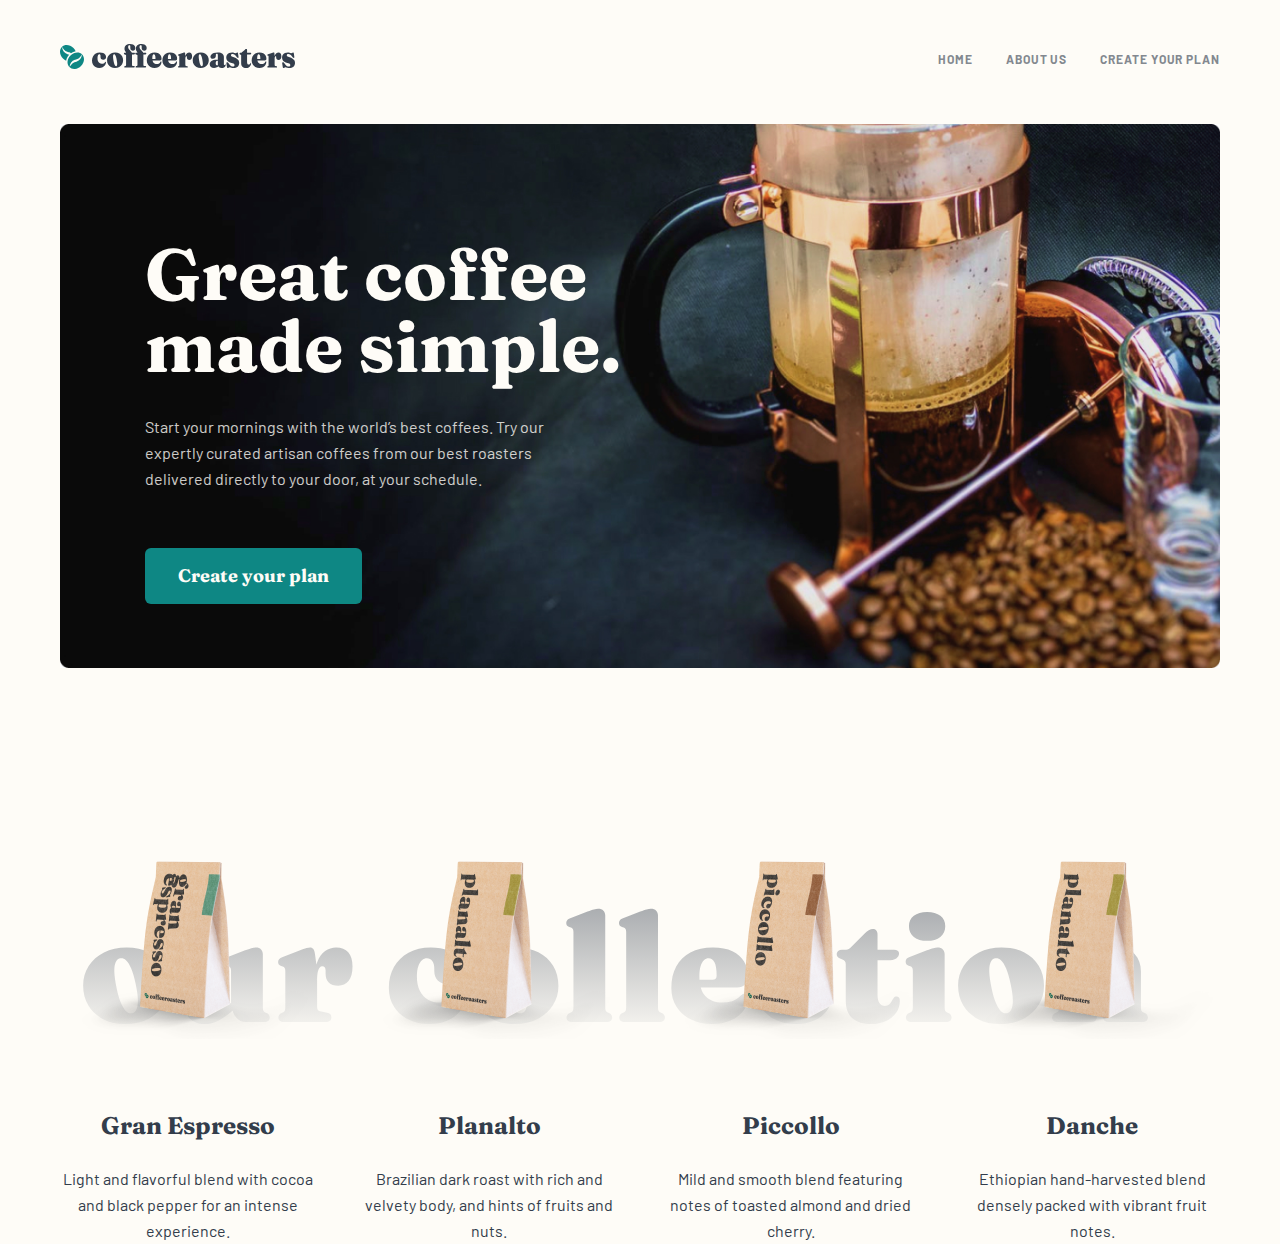
==== index.html @ 36fdb415 "Initial commit" ====
<!DOCTYPE html>
<html lang="en">
<head>
    <meta charset="UTF-8">
    <meta name="viewport" content="width=device-width, initial-scale=1.0">
    <link rel="stylesheet" href="./css/style.css">
    <title>Coffeeroasters</title>
</head>
<body>
    <header class="site-header">
        <div class="container">
            <div class="header">
                <a class="header__logo-link" href="/">
                    <img src="./images/site-logo.svg" alt="Site logo" width="235" height="25">
                </a>
                <nav class="header__navbar navbar">
                    <ul class="navbar__list">
                        <li class="navbar__item">
                            <a class="navbar__link" href="#">HOME</a>
                        </li>
                        <li class="navbar__item">
                            <a class="navbar__link" href="#">ABOUT US</a>
                        </li>
                        <li class="navbar__item">
                            <a class="navbar__link" href="#">CREATE YOUR PLAN</a>
                        </li>
                    </ul>
                </nav>
            </div>
        </div>
    </header>

    <main class="site-main">
        <section class="hero-section">
            <div class="container">
                <div class="hero__wrapper">
                    <div class="hero__content hero">
                        <h1 class="hero__title">Great coffee made simple.</h1>
                        <div class="hero__text-wrapper">
                            <p class="hero__text">Start your mornings with the world’s best coffees. Try our expertly curated artisan coffees from our best roasters delivered directly to your door, at your schedule.</p>
                        </div>
                        <a class="hero__link" href="#">Create your plan</a>
                    </div>
                </div>
            </div>
        </section>

        <section class="collection-section">
            <div class="container">
                <div class="collection__content">
                    <div class="collection__card-wrapper">
                        <div class="collection__card">
                            <img class="collection__img" src="./images/our-collection-img.png" alt="Food img" width="255" height="193">
                            <h3 class="collection__title">Gran Espresso</h3>
                            <p class="collection__text">Light and flavorful blend with cocoa and black pepper for an intense experience.</p>
                        </div>
                        
                        <div class="collection__card">
                            <img class="collection__img" src="./images/our-collection-img2.png" alt="Food img" width="256" height="193">
                            <h3 class="collection__title">Planalto</h3>
                            <p class="collection__text">Brazilian dark roast with rich and velvety body, and hints of fruits and nuts.</p>
                        </div>
                        
                        <div class="collection__card">
                            <img class="collection__img" src="./images/our-collection-img3.png" alt="Food img" width="256" height="193">
                            <h3 class="collection__title">Piccollo</h3>
                            <p class="collection__text">Mild and smooth blend featuring notes of toasted almond and dried cherry.</p>
                        </div>
    
                        <div class="collection__card">
                            <img class="collection__img" src="./images/our-collection-img2.png" alt="Food img" width="256" height="193">
                            <h3 class="collection__title">Danche</h3>
                            <p class="collection__text">Ethiopian hand-harvested blend densely packed with vibrant fruit notes.</p>
                        </div>
                    </div>
                </div>
            </div>
        </section>
    </main>
</body>
</html>
---- css/style.css ----
@font-face{font-family:"Barlow";src:url("../fonts/Barlow-Regular.woff2") format("woff2"),url("../fonts/Barlow-Regular.woff") format("woff");font-weight:normal;font-style:normal;font-display:swap}@font-face{font-family:"Barlow";src:url("../fonts/Barlow-Bold.woff2") format("woff2"),url("../fonts/Barlow-Bold.woff") format("woff");font-weight:bold;font-style:normal;font-display:swap}@font-face{font-family:"Fraunces";src:url("../fonts/Fraunces9pt-Bold.woff2") format("woff2"),url("../fonts/Fraunces9pt-Bold.woff") format("woff");font-weight:bold;font-style:normal;font-display:swap}*{margin:0;padding:0;list-style:none;text-decoration:none;box-sizing:border-box}body{background:#fefcf7;font-family:"Fraunces",serif;font-family:"Barlow",sans-serif}/*! normalize.css v8.0.1 | MIT License | github.com/necolas/normalize.css */html{line-height:1.15;-webkit-text-size-adjust:100%}body{margin:0}main{display:block}h1{font-size:2em;margin:.67em 0}hr{box-sizing:content-box;height:0;overflow:visible}pre{font-family:monospace,monospace;font-size:1em}a{background-color:rgba(0,0,0,0)}abbr[title]{border-bottom:none;text-decoration:underline;-webkit-text-decoration:underline dotted;text-decoration:underline dotted}b,strong{font-weight:bolder}code,kbd,samp{font-family:monospace,monospace;font-size:1em}small{font-size:80%}sub,sup{font-size:75%;line-height:0;position:relative;vertical-align:baseline}sub{bottom:-0.25em}sup{top:-0.5em}img{border-style:none}button,input,optgroup,select,textarea{font-family:inherit;font-size:100%;line-height:1.15;margin:0}button,input{overflow:visible}button,select{text-transform:none}button,[type=button],[type=reset],[type=submit]{-webkit-appearance:button}button::-moz-focus-inner,[type=button]::-moz-focus-inner,[type=reset]::-moz-focus-inner,[type=submit]::-moz-focus-inner{border-style:none;padding:0}button:-moz-focusring,[type=button]:-moz-focusring,[type=reset]:-moz-focusring,[type=submit]:-moz-focusring{outline:1px dotted ButtonText}fieldset{padding:.35em .75em .625em}legend{box-sizing:border-box;color:inherit;display:table;max-width:100%;padding:0;white-space:normal}progress{vertical-align:baseline}textarea{overflow:auto}[type=checkbox],[type=radio]{box-sizing:border-box;padding:0}[type=number]::-webkit-inner-spin-button,[type=number]::-webkit-outer-spin-button{height:auto}[type=search]{-webkit-appearance:textfield;outline-offset:-2px}[type=search]::-webkit-search-decoration{-webkit-appearance:none}::-webkit-file-upload-button{-webkit-appearance:button;font:inherit}details{display:block}summary{display:list-item}template{display:none}[hidden]{display:none}.visually-hidden{position:absolute;width:1px;height:1px;margin:-1px;border:0;padding:0;white-space:nowrap;-webkit-clip-path:inset(100%);clip-path:inset(100%);clip:rect(0 0 0 0);overflow:hidden}.container{width:1200px;margin:0 auto;padding:0 20px}body{background:#fefcf7}.site-header{padding:44px 0 0 0}.header{display:flex;align-items:center;justify-content:space-between}.header__logo-link{display:inline-block}.navbar__list{display:flex;align-items:center}.navbar__item+.navbar__item{margin-left:33px}.navbar__link{color:#83888f;font-size:12px;font-style:normal;font-weight:700;line-height:15px;letter-spacing:.923px;transition:color .5s linear}.navbar__link:hover{color:#000}.hero__wrapper{padding:117px 0 116px 85px;background-image:url("../../images/hero-bg.jpg");background-repeat:no-repeat;background-position:center;background-size:100%}.hero__content{width:493px}.hero__text-wrapper{width:417px}.hero__title{color:#fefcf7;font-family:Fraunces,serif;font-size:72px;font-style:normal;font-weight:900;line-height:72px;margin-bottom:32px}.hero__text{color:#fefcf7;font-size:16px;font-style:normal;font-weight:400;line-height:26px;opacity:.8;margin-bottom:56px}.hero__link{width:217px;padding:15px 2px 16px;border-radius:6px;background:#0e8784;display:inline-block;color:#fefcf7;text-align:center;font-family:Fraunces,serif;font-size:18px;font-style:normal;font-weight:900;line-height:25px;transition:all .5s}.hero__link:hover{border-radius:6px;background:#66d2cf}.collection-section{padding:126px 0 0}.collection__content{position:relative}.collection__content::before{content:"";width:100%;height:196px;background-image:url("../../images/our-collection-bg.svg");background-repeat:no-repeat;position:absolute;top:0;z-index:1}.collection__card-wrapper{display:flex;align-items:center;justify-content:space-between;position:relative;z-index:2}.collection__card{width:255px;display:flex;flex-direction:column;align-items:center}.collection__img{margin-bottom:71px}.collection__title{margin-bottom:24px;color:#333d4b;text-align:center;font-family:Fraunces,serif;font-size:24px;font-style:normal;font-weight:900;line-height:32px}.collection__text{color:#333d4b;text-align:center;font-size:16px;font-style:normal;font-weight:400;line-height:26px}/*# sourceMappingURL=style.css.map */
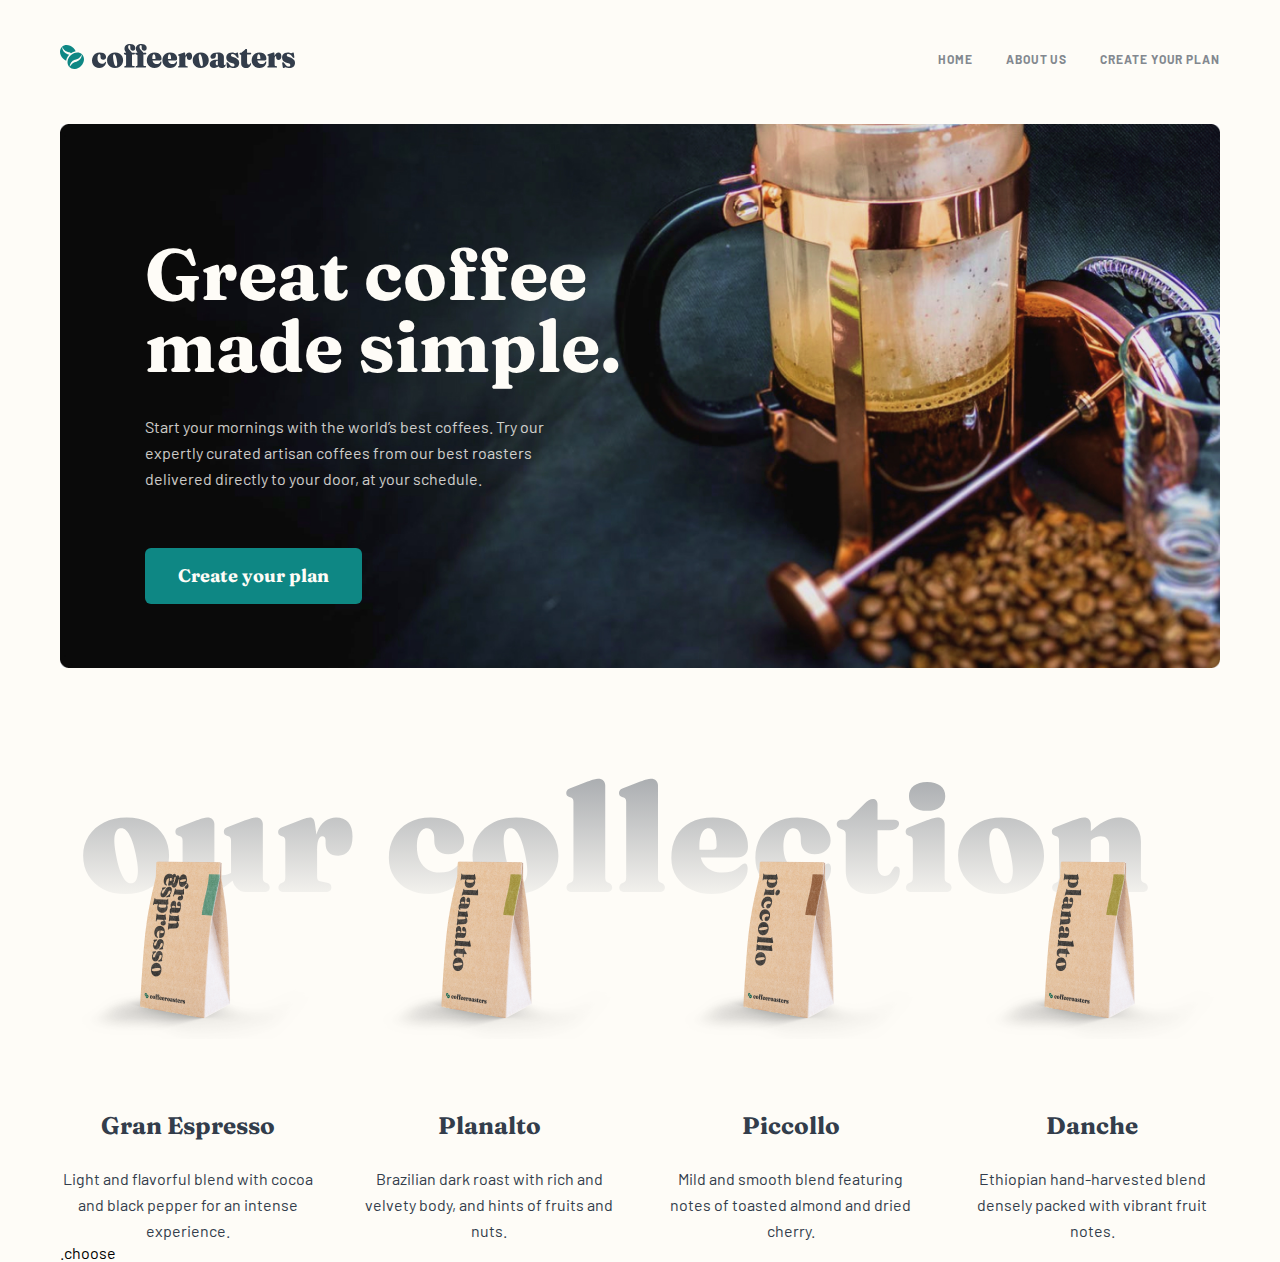
==== commit c71b7cc4: "Edited our-section" ====
--- a/index.html
+++ b/index.html
@@ -50,25 +50,25 @@
                 <div class="collection__content">
                     <div class="collection__card-wrapper">
                         <div class="collection__card">
-                            <img class="collection__img" src="./images/our-collection-img.png" alt="Food img" width="255" height="193">
+                            <img class="collection__img" src="./images/our-collection-img1.png" srcset="./images/our-collection-img1.png 1x, ./images/our-collection-img1-@2x.png 2x" alt="Food img" width="255" height="193">
                             <h3 class="collection__title">Gran Espresso</h3>
                             <p class="collection__text">Light and flavorful blend with cocoa and black pepper for an intense experience.</p>
                         </div>
                         
                         <div class="collection__card">
-                            <img class="collection__img" src="./images/our-collection-img2.png" alt="Food img" width="256" height="193">
+                            <img class="collection__img" src="./images/our-collection-img2.png" srcset="./images/our-collection-img2.png 1x, ./images/our-collection-img2-@2x.png 2x" alt="Food img" width="256" height="193">
                             <h3 class="collection__title">Planalto</h3>
                             <p class="collection__text">Brazilian dark roast with rich and velvety body, and hints of fruits and nuts.</p>
                         </div>
                         
                         <div class="collection__card">
-                            <img class="collection__img" src="./images/our-collection-img3.png" alt="Food img" width="256" height="193">
+                            <img class="collection__img" src="./images/our-collection-img3.png" srcset="./images/our-collection-img3.png 1x, ./images/our-collection-img3-@2x.png 2x" alt="Food img" width="256" height="193">
                             <h3 class="collection__title">Piccollo</h3>
                             <p class="collection__text">Mild and smooth blend featuring notes of toasted almond and dried cherry.</p>
                         </div>
     
                         <div class="collection__card">
-                            <img class="collection__img" src="./images/our-collection-img2.png" alt="Food img" width="256" height="193">
+                            <img class="collection__img" src="./images/our-collection-img2.png" srcset="./images/our-collection-img2.png 1x, ./images/our-collection-img2-@2x.png 2x" alt="Food img" width="256" height="193">
                             <h3 class="collection__title">Danche</h3>
                             <p class="collection__text">Ethiopian hand-harvested blend densely packed with vibrant fruit notes.</p>
                         </div>
@@ -76,6 +76,12 @@
                 </div>
             </div>
         </section>
+
+        <section class="choose-section">
+            <div class="container">
+                .choose
+            </div>
+        </section>
     </main>
 </body>
 </html>--- a/css/style.css
+++ b/css/style.css
@@ -1 +1 @@
-@font-face{font-family:"Barlow";src:url("../fonts/Barlow-Regular.woff2") format("woff2"),url("../fonts/Barlow-Regular.woff") format("woff");font-weight:normal;font-style:normal;font-display:swap}@font-face{font-family:"Barlow";src:url("../fonts/Barlow-Bold.woff2") format("woff2"),url("../fonts/Barlow-Bold.woff") format("woff");font-weight:bold;font-style:normal;font-display:swap}@font-face{font-family:"Fraunces";src:url("../fonts/Fraunces9pt-Bold.woff2") format("woff2"),url("../fonts/Fraunces9pt-Bold.woff") format("woff");font-weight:bold;font-style:normal;font-display:swap}*{margin:0;padding:0;list-style:none;text-decoration:none;box-sizing:border-box}body{background:#fefcf7;font-family:"Fraunces",serif;font-family:"Barlow",sans-serif}/*! normalize.css v8.0.1 | MIT License | github.com/necolas/normalize.css */html{line-height:1.15;-webkit-text-size-adjust:100%}body{margin:0}main{display:block}h1{font-size:2em;margin:.67em 0}hr{box-sizing:content-box;height:0;overflow:visible}pre{font-family:monospace,monospace;font-size:1em}a{background-color:rgba(0,0,0,0)}abbr[title]{border-bottom:none;text-decoration:underline;-webkit-text-decoration:underline dotted;text-decoration:underline dotted}b,strong{font-weight:bolder}code,kbd,samp{font-family:monospace,monospace;font-size:1em}small{font-size:80%}sub,sup{font-size:75%;line-height:0;position:relative;vertical-align:baseline}sub{bottom:-0.25em}sup{top:-0.5em}img{border-style:none}button,input,optgroup,select,textarea{font-family:inherit;font-size:100%;line-height:1.15;margin:0}button,input{overflow:visible}button,select{text-transform:none}button,[type=button],[type=reset],[type=submit]{-webkit-appearance:button}button::-moz-focus-inner,[type=button]::-moz-focus-inner,[type=reset]::-moz-focus-inner,[type=submit]::-moz-focus-inner{border-style:none;padding:0}button:-moz-focusring,[type=button]:-moz-focusring,[type=reset]:-moz-focusring,[type=submit]:-moz-focusring{outline:1px dotted ButtonText}fieldset{padding:.35em .75em .625em}legend{box-sizing:border-box;color:inherit;display:table;max-width:100%;padding:0;white-space:normal}progress{vertical-align:baseline}textarea{overflow:auto}[type=checkbox],[type=radio]{box-sizing:border-box;padding:0}[type=number]::-webkit-inner-spin-button,[type=number]::-webkit-outer-spin-button{height:auto}[type=search]{-webkit-appearance:textfield;outline-offset:-2px}[type=search]::-webkit-search-decoration{-webkit-appearance:none}::-webkit-file-upload-button{-webkit-appearance:button;font:inherit}details{display:block}summary{display:list-item}template{display:none}[hidden]{display:none}.visually-hidden{position:absolute;width:1px;height:1px;margin:-1px;border:0;padding:0;white-space:nowrap;-webkit-clip-path:inset(100%);clip-path:inset(100%);clip:rect(0 0 0 0);overflow:hidden}.container{width:1200px;margin:0 auto;padding:0 20px}body{background:#fefcf7}.site-header{padding:44px 0 0 0}.header{display:flex;align-items:center;justify-content:space-between}.header__logo-link{display:inline-block}.navbar__list{display:flex;align-items:center}.navbar__item+.navbar__item{margin-left:33px}.navbar__link{color:#83888f;font-size:12px;font-style:normal;font-weight:700;line-height:15px;letter-spacing:.923px;transition:color .5s linear}.navbar__link:hover{color:#000}.hero__wrapper{padding:117px 0 116px 85px;background-image:url("../../images/hero-bg.jpg");background-repeat:no-repeat;background-position:center;background-size:100%}.hero__content{width:493px}.hero__text-wrapper{width:417px}.hero__title{color:#fefcf7;font-family:Fraunces,serif;font-size:72px;font-style:normal;font-weight:900;line-height:72px;margin-bottom:32px}.hero__text{color:#fefcf7;font-size:16px;font-style:normal;font-weight:400;line-height:26px;opacity:.8;margin-bottom:56px}.hero__link{width:217px;padding:15px 2px 16px;border-radius:6px;background:#0e8784;display:inline-block;color:#fefcf7;text-align:center;font-family:Fraunces,serif;font-size:18px;font-style:normal;font-weight:900;line-height:25px;transition:all .5s}.hero__link:hover{border-radius:6px;background:#66d2cf}.collection-section{padding:126px 0 0}.collection__content{position:relative}.collection__content::before{content:"";width:100%;height:196px;background-image:url("../../images/our-collection-bg.svg");background-repeat:no-repeat;position:absolute;top:0;z-index:1}.collection__card-wrapper{display:flex;align-items:center;justify-content:space-between;position:relative;z-index:2}.collection__card{width:255px;display:flex;flex-direction:column;align-items:center}.collection__img{margin-bottom:71px}.collection__title{margin-bottom:24px;color:#333d4b;text-align:center;font-family:Fraunces,serif;font-size:24px;font-style:normal;font-weight:900;line-height:32px}.collection__text{color:#333d4b;text-align:center;font-size:16px;font-style:normal;font-weight:400;line-height:26px}/*# sourceMappingURL=style.css.map */+@font-face{font-family:"Barlow";src:url("../fonts/Barlow-Regular.woff2") format("woff2"),url("../fonts/Barlow-Regular.woff") format("woff");font-weight:normal;font-style:normal;font-display:swap}@font-face{font-family:"Barlow";src:url("../fonts/Barlow-Bold.woff2") format("woff2"),url("../fonts/Barlow-Bold.woff") format("woff");font-weight:bold;font-style:normal;font-display:swap}@font-face{font-family:"Fraunces";src:url("../fonts/Fraunces9pt-Bold.woff2") format("woff2"),url("../fonts/Fraunces9pt-Bold.woff") format("woff");font-weight:bold;font-style:normal;font-display:swap}*{margin:0;padding:0;list-style:none;text-decoration:none;box-sizing:border-box}body{background:#fefcf7;font-family:"Fraunces",serif;font-family:"Barlow",sans-serif}/*! normalize.css v8.0.1 | MIT License | github.com/necolas/normalize.css */html{line-height:1.15;-webkit-text-size-adjust:100%}body{margin:0}main{display:block}h1{font-size:2em;margin:.67em 0}hr{box-sizing:content-box;height:0;overflow:visible}pre{font-family:monospace,monospace;font-size:1em}a{background-color:rgba(0,0,0,0)}abbr[title]{border-bottom:none;text-decoration:underline;-webkit-text-decoration:underline dotted;text-decoration:underline dotted}b,strong{font-weight:bolder}code,kbd,samp{font-family:monospace,monospace;font-size:1em}small{font-size:80%}sub,sup{font-size:75%;line-height:0;position:relative;vertical-align:baseline}sub{bottom:-0.25em}sup{top:-0.5em}img{border-style:none}button,input,optgroup,select,textarea{font-family:inherit;font-size:100%;line-height:1.15;margin:0}button,input{overflow:visible}button,select{text-transform:none}button,[type=button],[type=reset],[type=submit]{-webkit-appearance:button}button::-moz-focus-inner,[type=button]::-moz-focus-inner,[type=reset]::-moz-focus-inner,[type=submit]::-moz-focus-inner{border-style:none;padding:0}button:-moz-focusring,[type=button]:-moz-focusring,[type=reset]:-moz-focusring,[type=submit]:-moz-focusring{outline:1px dotted ButtonText}fieldset{padding:.35em .75em .625em}legend{box-sizing:border-box;color:inherit;display:table;max-width:100%;padding:0;white-space:normal}progress{vertical-align:baseline}textarea{overflow:auto}[type=checkbox],[type=radio]{box-sizing:border-box;padding:0}[type=number]::-webkit-inner-spin-button,[type=number]::-webkit-outer-spin-button{height:auto}[type=search]{-webkit-appearance:textfield;outline-offset:-2px}[type=search]::-webkit-search-decoration{-webkit-appearance:none}::-webkit-file-upload-button{-webkit-appearance:button;font:inherit}details{display:block}summary{display:list-item}template{display:none}[hidden]{display:none}.visually-hidden{position:absolute;width:1px;height:1px;margin:-1px;border:0;padding:0;white-space:nowrap;-webkit-clip-path:inset(100%);clip-path:inset(100%);clip:rect(0 0 0 0);overflow:hidden}.container{width:1200px;margin:0 auto;padding:0 20px}body{background:#fefcf7}.site-header{padding:44px 0 0 0}.header{display:flex;align-items:center;justify-content:space-between}.header__logo-link{display:inline-block}.navbar__list{display:flex;align-items:center}.navbar__item+.navbar__item{margin-left:33px}.navbar__link{color:#83888f;font-size:12px;font-style:normal;font-weight:700;line-height:15px;letter-spacing:.923px;transition:color .5s linear}.navbar__link:hover{color:#000}.hero__wrapper{padding:117px 0 116px 85px;background-image:url("../../images/hero-bg.jpg");background-repeat:no-repeat;background-position:center;background-size:100%}.hero__content{width:493px}.hero__text-wrapper{width:417px}.hero__title{color:#fefcf7;font-family:Fraunces,serif;font-size:72px;font-style:normal;font-weight:900;line-height:72px;margin-bottom:32px}.hero__text{color:#fefcf7;font-size:16px;font-style:normal;font-weight:400;line-height:26px;opacity:.8;margin-bottom:56px}.hero__link{width:217px;padding:15px 2px 16px;border-radius:6px;background:#0e8784;display:inline-block;color:#fefcf7;text-align:center;font-family:Fraunces,serif;font-size:18px;font-style:normal;font-weight:900;line-height:25px;transition:all .5s}.hero__link:hover{border-radius:6px;background:#66d2cf}.collection-section{padding:126px 0 0}.collection__content{position:relative}.collection__content::before{content:"";width:100%;height:196px;background-image:url("../../images/our-collection-bg.svg");background-repeat:no-repeat;position:absolute;top:-130px;z-index:1}.collection__card-wrapper{display:flex;align-items:center;justify-content:space-between;position:relative;z-index:2}.collection__card{width:255px;display:flex;flex-direction:column;align-items:center}.collection__img{margin-bottom:71px}.collection__title{margin-bottom:24px;color:#333d4b;text-align:center;font-family:Fraunces,serif;font-size:24px;font-style:normal;font-weight:900;line-height:32px}.collection__text{color:#333d4b;text-align:center;font-size:16px;font-style:normal;font-weight:400;line-height:26px}/*# sourceMappingURL=style.css.map */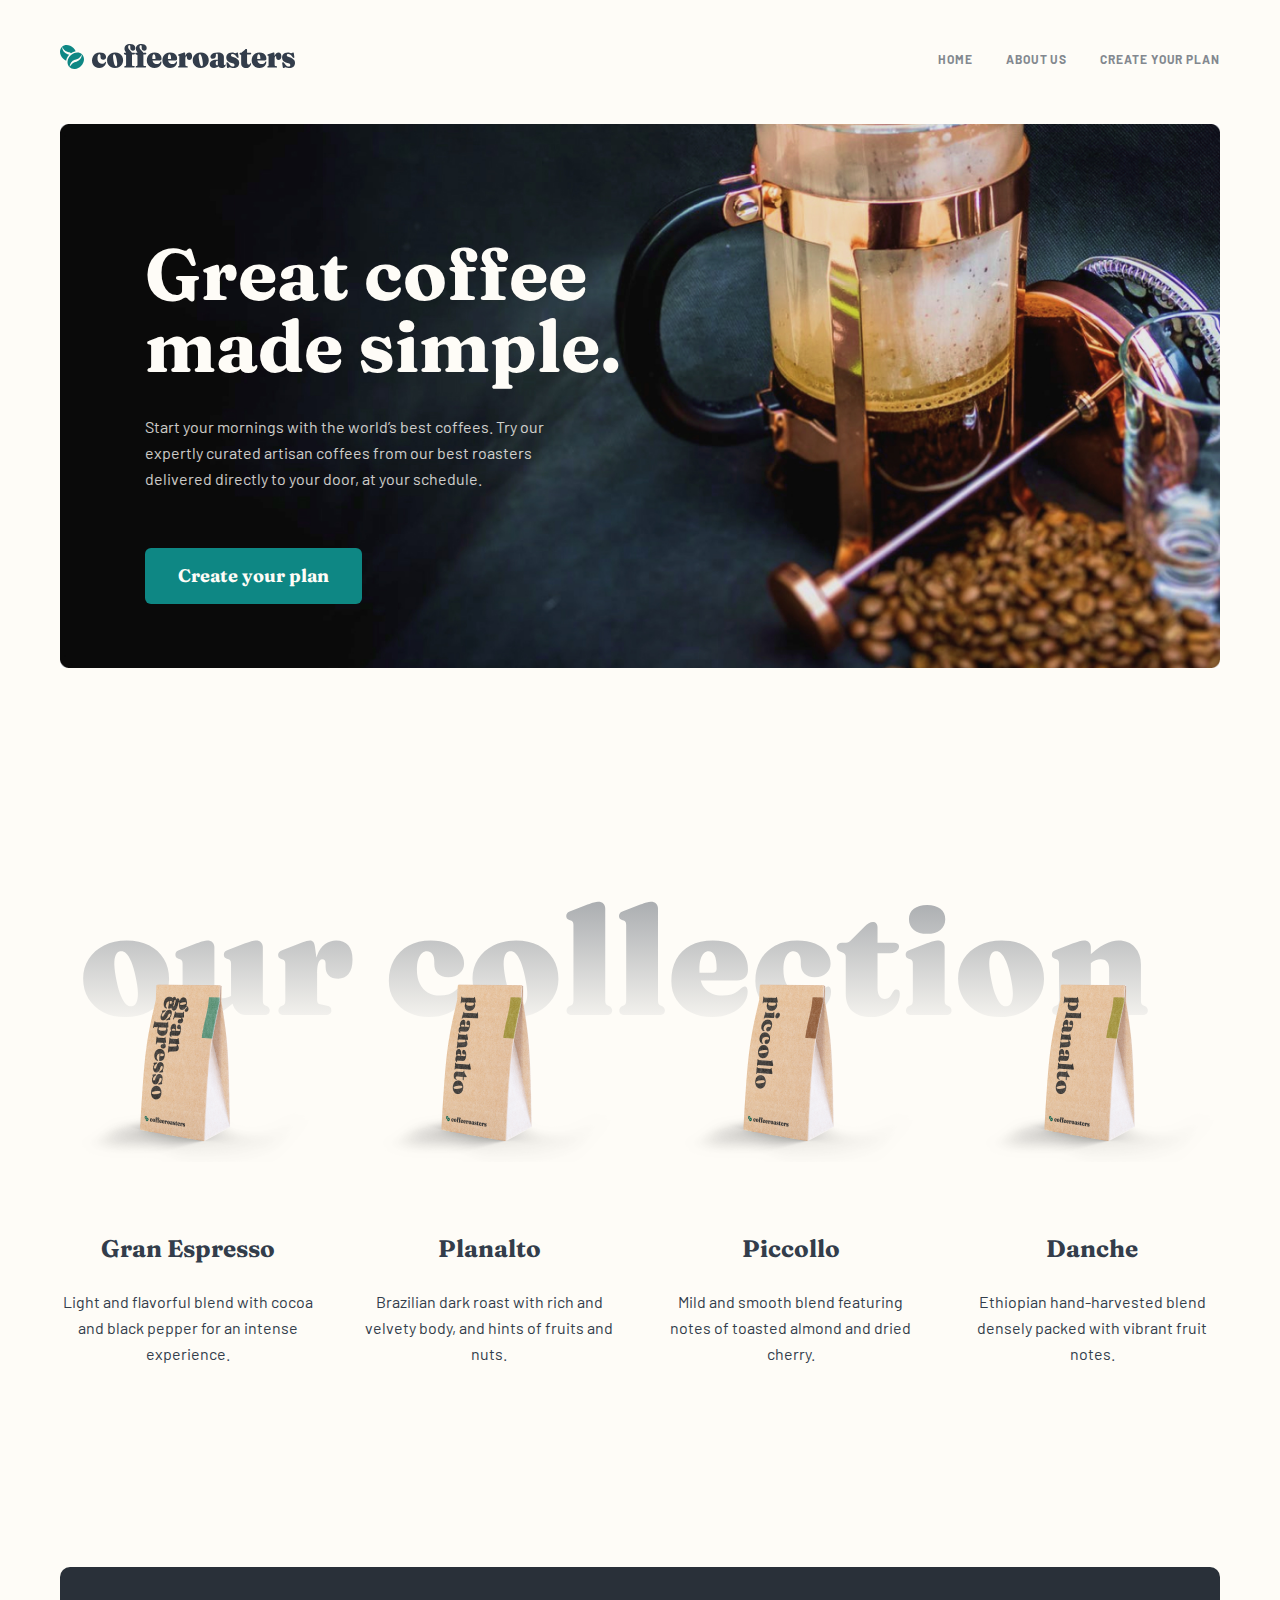
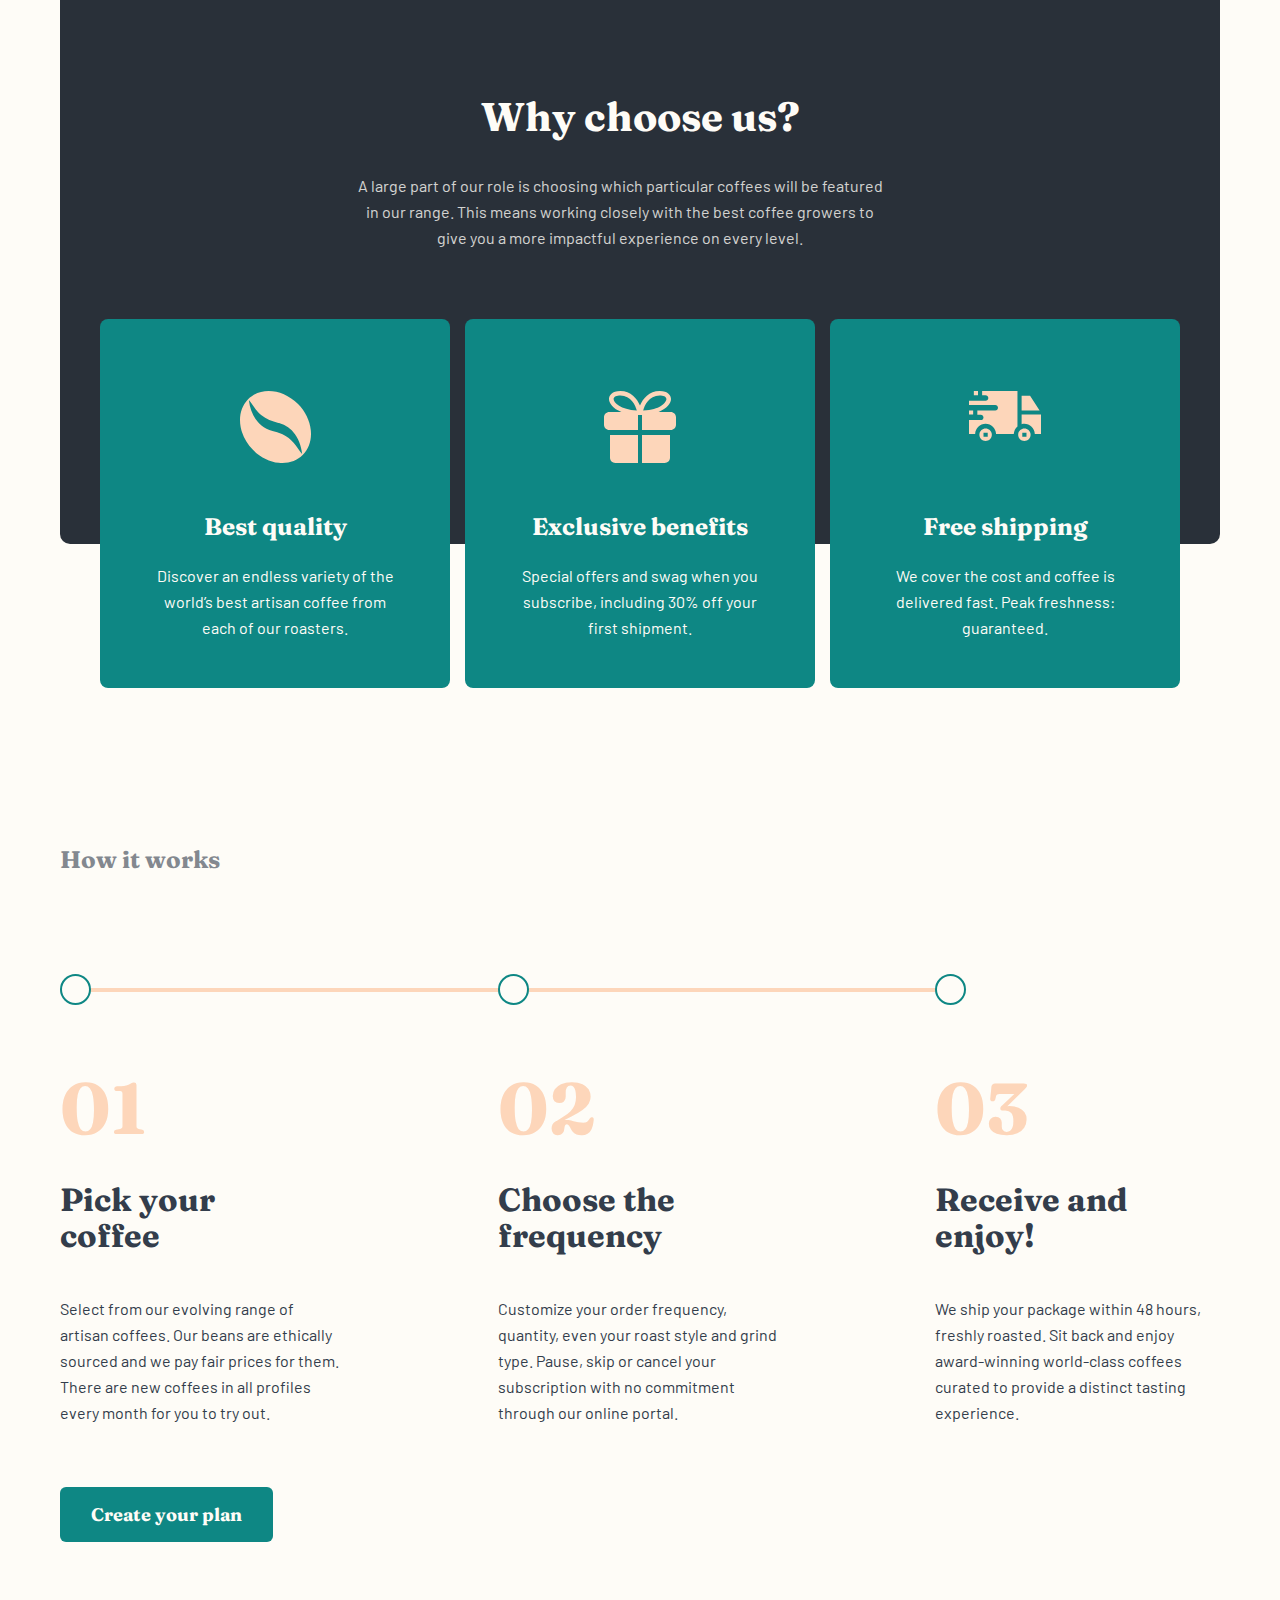
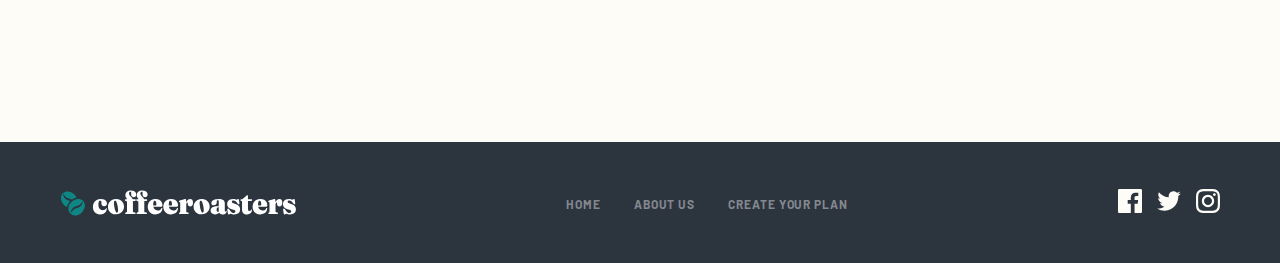
==== commit 0fd382e3: "Site updated" ====
--- a/index.html
+++ b/index.html
@@ -29,7 +29,7 @@
             </div>
         </div>
     </header>
-
+    
     <main class="site-main">
         <section class="hero-section">
             <div class="container">
@@ -44,7 +44,7 @@
                 </div>
             </div>
         </section>
-
+        
         <section class="collection-section">
             <div class="container">
                 <div class="collection__content">
@@ -66,7 +66,7 @@
                             <h3 class="collection__title">Piccollo</h3>
                             <p class="collection__text">Mild and smooth blend featuring notes of toasted almond and dried cherry.</p>
                         </div>
-    
+                        
                         <div class="collection__card">
                             <img class="collection__img" src="./images/our-collection-img2.png" srcset="./images/our-collection-img2.png 1x, ./images/our-collection-img2-@2x.png 2x" alt="Food img" width="256" height="193">
                             <h3 class="collection__title">Danche</h3>
@@ -76,12 +76,108 @@
                 </div>
             </div>
         </section>
-
+        
         <section class="choose-section">
             <div class="container">
-                .choose
+                <div class="choose-content">
+                    <div class="choose-top">
+                        <h1 class="choose-title">Why choose us?</h1>
+                        <div class="choose-text-wrapper">
+                            <p class="choose-text">A large part of our role is choosing which particular coffees will be featured in our range. This means working closely with the best coffee growers to give you a more impactful experience on every level.</p>
+                        </div>
+                    </div>
+                    
+                    <div class="choose-bottom">
+                        <div class="choose-card-wrapper">
+                            <div class="choose__card">
+                                <h3 class="choose__card-title">Best quality</h3>
+                                <p class="choose__card-text">Discover an endless variety of the world’s best artisan coffee from each of our roasters.</p>
+                            </div>
+                            
+                            <div class="choose__card">
+                                <h3 class="choose__card-title">Exclusive benefits</h3>
+                                <p class="choose__card-text">Special offers and swag when you subscribe, including 30% off your first shipment.</p>
+                            </div>
+                            
+                            <div class="choose__card">
+                                <h3 class="choose__card-title">Free shipping</h3>
+                                <p class="choose__card-text">We cover the cost and coffee is delivered fast. Peak freshness: guaranteed.</p>
+                            </div>
+                        </div>
+                    </div>
+                </div>
+            </div>
+        </section>
+        
+        <section class="work-section">
+            <div class="container">
+                <h3 class="work-title">How it works</h3>
+                <div class="line-wrapper">
+                    <span class="work__line"></span>
+                </div>
+                <div class="work-card-wrapper">
+                    <div class="work__card">
+                        <span class="work-circle"></span>
+                        <span class="work__card-number">01</span>
+                        <div class="strong-wrapper">
+                            <strong class="work__card-title">Pick your coffee</strong>
+                        </div>
+                        <p class="work__card-text">Select from our evolving range of artisan coffees. Our beans are ethically sourced and we pay fair prices for them. There are new coffees in all profiles every month for you to try out.</p>
+                    </div>
+
+                    <div class="work__card">
+                        <span class="work-circle"></span>
+                        <span class="work__card-number">02</span>
+                        <div class="strong-wrapper">
+                            <strong class="work__card-title">Choose the frequency</strong>
+                        </div>
+                        <p class="work__card-text">Customize your order frequency, quantity, even your roast style and grind type. Pause, skip or cancel your subscription with no commitment through our online portal.</p>
+                    </div>
+
+                    <div class="work__card">
+                        <span class="work-circle"></span>
+                        <span class="work__card-number">03</span>
+                        <div class="strong-wrapper">
+                            <strong class="work__card-title">Receive and enjoy!</strong>
+                        </div>
+                        <p class="work__card-text">We ship your package within 48 hours, freshly roasted. Sit back and enjoy award-winning world-class coffees curated to provide a distinct tasting experience.</p>
+                    </div>
+                </div>
+                <a class="work__link" href="#">Create your plan</a>
             </div>
         </section>
     </main>
+
+    <footer class="site-footer">
+        <div class="container">
+            <div class="footer__content">
+                <img class="footer__logo" src="./images/footer-logo.svg" alt="Cooffee logo" width="236" height="26">
+                <div class="footer-links">
+                    <ul class="footer__list">
+                        <li class="footer__item">
+                            <a class="footer__link" href="#">HOME</a>
+                        </li>
+                        <li class="footer__item">
+                            <a class="footer__link" href="#">ABOUT US </a>
+                        </li>
+                        <li class="footer__item">
+                            <a class="footer__link" href="#">CREATE YOUR PLAN</a>
+                        </li>
+                    </ul>
+                </div>
+                <div class="footer__social">
+                    <a class="footer__social-link" href="#">
+                        <img class="link-hover" src="./images/facebook-icon.svg" alt="facebook-icon" width="24" height="24"> 
+                    </a>
+                    <a class="footer__social-link" href="#">
+                        <img class="link-hover" src="./images/twitter-icon.svg" alt="twitter-icon" width="24" height="19.5"> 
+                    </a>
+                    <a class="footer__social-link" href="#">
+                        <img class="link-hover" src="./images/instagram-icon.svg" alt="instagram-icon" width="24" height="24"> 
+                    </a>
+                </div>
+            </div>
+        </div>
+    </footer>
 </body>
 </html>--- a/css/style.css
+++ b/css/style.css
@@ -1 +1 @@
-@font-face{font-family:"Barlow";src:url("../fonts/Barlow-Regular.woff2") format("woff2"),url("../fonts/Barlow-Regular.woff") format("woff");font-weight:normal;font-style:normal;font-display:swap}@font-face{font-family:"Barlow";src:url("../fonts/Barlow-Bold.woff2") format("woff2"),url("../fonts/Barlow-Bold.woff") format("woff");font-weight:bold;font-style:normal;font-display:swap}@font-face{font-family:"Fraunces";src:url("../fonts/Fraunces9pt-Bold.woff2") format("woff2"),url("../fonts/Fraunces9pt-Bold.woff") format("woff");font-weight:bold;font-style:normal;font-display:swap}*{margin:0;padding:0;list-style:none;text-decoration:none;box-sizing:border-box}body{background:#fefcf7;font-family:"Fraunces",serif;font-family:"Barlow",sans-serif}/*! normalize.css v8.0.1 | MIT License | github.com/necolas/normalize.css */html{line-height:1.15;-webkit-text-size-adjust:100%}body{margin:0}main{display:block}h1{font-size:2em;margin:.67em 0}hr{box-sizing:content-box;height:0;overflow:visible}pre{font-family:monospace,monospace;font-size:1em}a{background-color:rgba(0,0,0,0)}abbr[title]{border-bottom:none;text-decoration:underline;-webkit-text-decoration:underline dotted;text-decoration:underline dotted}b,strong{font-weight:bolder}code,kbd,samp{font-family:monospace,monospace;font-size:1em}small{font-size:80%}sub,sup{font-size:75%;line-height:0;position:relative;vertical-align:baseline}sub{bottom:-0.25em}sup{top:-0.5em}img{border-style:none}button,input,optgroup,select,textarea{font-family:inherit;font-size:100%;line-height:1.15;margin:0}button,input{overflow:visible}button,select{text-transform:none}button,[type=button],[type=reset],[type=submit]{-webkit-appearance:button}button::-moz-focus-inner,[type=button]::-moz-focus-inner,[type=reset]::-moz-focus-inner,[type=submit]::-moz-focus-inner{border-style:none;padding:0}button:-moz-focusring,[type=button]:-moz-focusring,[type=reset]:-moz-focusring,[type=submit]:-moz-focusring{outline:1px dotted ButtonText}fieldset{padding:.35em .75em .625em}legend{box-sizing:border-box;color:inherit;display:table;max-width:100%;padding:0;white-space:normal}progress{vertical-align:baseline}textarea{overflow:auto}[type=checkbox],[type=radio]{box-sizing:border-box;padding:0}[type=number]::-webkit-inner-spin-button,[type=number]::-webkit-outer-spin-button{height:auto}[type=search]{-webkit-appearance:textfield;outline-offset:-2px}[type=search]::-webkit-search-decoration{-webkit-appearance:none}::-webkit-file-upload-button{-webkit-appearance:button;font:inherit}details{display:block}summary{display:list-item}template{display:none}[hidden]{display:none}.visually-hidden{position:absolute;width:1px;height:1px;margin:-1px;border:0;padding:0;white-space:nowrap;-webkit-clip-path:inset(100%);clip-path:inset(100%);clip:rect(0 0 0 0);overflow:hidden}.container{width:1200px;margin:0 auto;padding:0 20px}body{background:#fefcf7}.site-header{padding:44px 0 0 0}.header{display:flex;align-items:center;justify-content:space-between}.header__logo-link{display:inline-block}.navbar__list{display:flex;align-items:center}.navbar__item+.navbar__item{margin-left:33px}.navbar__link{color:#83888f;font-size:12px;font-style:normal;font-weight:700;line-height:15px;letter-spacing:.923px;transition:color .5s linear}.navbar__link:hover{color:#000}.hero__wrapper{padding:117px 0 116px 85px;background-image:url("../../images/hero-bg.jpg");background-repeat:no-repeat;background-position:center;background-size:100%}.hero__content{width:493px}.hero__text-wrapper{width:417px}.hero__title{color:#fefcf7;font-family:Fraunces,serif;font-size:72px;font-style:normal;font-weight:900;line-height:72px;margin-bottom:32px}.hero__text{color:#fefcf7;font-size:16px;font-style:normal;font-weight:400;line-height:26px;opacity:.8;margin-bottom:56px}.hero__link{width:217px;padding:15px 2px 16px;border-radius:6px;background:#0e8784;display:inline-block;color:#fefcf7;text-align:center;font-family:Fraunces,serif;font-size:18px;font-style:normal;font-weight:900;line-height:25px;transition:all .5s}.hero__link:hover{border-radius:6px;background:#66d2cf}.collection-section{padding:126px 0 0}.collection__content{position:relative}.collection__content::before{content:"";width:100%;height:196px;background-image:url("../../images/our-collection-bg.svg");background-repeat:no-repeat;position:absolute;top:-130px;z-index:1}.collection__card-wrapper{display:flex;align-items:center;justify-content:space-between;position:relative;z-index:2}.collection__card{width:255px;display:flex;flex-direction:column;align-items:center}.collection__img{margin-bottom:71px}.collection__title{margin-bottom:24px;color:#333d4b;text-align:center;font-family:Fraunces,serif;font-size:24px;font-style:normal;font-weight:900;line-height:32px}.collection__text{color:#333d4b;text-align:center;font-size:16px;font-style:normal;font-weight:400;line-height:26px}/*# sourceMappingURL=style.css.map */+@font-face{font-family:"Barlow";src:url("../fonts/Barlow-Regular.woff2") format("woff2"),url("../fonts/Barlow-Regular.woff") format("woff");font-weight:normal;font-style:normal;font-display:swap}@font-face{font-family:"Barlow";src:url("../fonts/Barlow-Bold.woff2") format("woff2"),url("../fonts/Barlow-Bold.woff") format("woff");font-weight:bold;font-style:normal;font-display:swap}@font-face{font-family:"Fraunces";src:url("../fonts/Fraunces9pt-Bold.woff2") format("woff2"),url("../fonts/Fraunces9pt-Bold.woff") format("woff");font-weight:bold;font-style:normal;font-display:swap}*{margin:0;padding:0;list-style:none;text-decoration:none;box-sizing:border-box}body{background:#fefcf7;font-family:"Fraunces",serif;font-family:"Barlow",sans-serif}/*! normalize.css v8.0.1 | MIT License | github.com/necolas/normalize.css */html{line-height:1.15;-webkit-text-size-adjust:100%}body{margin:0}main{display:block}h1{font-size:2em;margin:.67em 0}hr{box-sizing:content-box;height:0;overflow:visible}pre{font-family:monospace,monospace;font-size:1em}a{background-color:rgba(0,0,0,0)}abbr[title]{border-bottom:none;text-decoration:underline;-webkit-text-decoration:underline dotted;text-decoration:underline dotted}b,strong{font-weight:bolder}code,kbd,samp{font-family:monospace,monospace;font-size:1em}small{font-size:80%}sub,sup{font-size:75%;line-height:0;position:relative;vertical-align:baseline}sub{bottom:-0.25em}sup{top:-0.5em}img{border-style:none}button,input,optgroup,select,textarea{font-family:inherit;font-size:100%;line-height:1.15;margin:0}button,input{overflow:visible}button,select{text-transform:none}button,[type=button],[type=reset],[type=submit]{-webkit-appearance:button}button::-moz-focus-inner,[type=button]::-moz-focus-inner,[type=reset]::-moz-focus-inner,[type=submit]::-moz-focus-inner{border-style:none;padding:0}button:-moz-focusring,[type=button]:-moz-focusring,[type=reset]:-moz-focusring,[type=submit]:-moz-focusring{outline:1px dotted ButtonText}fieldset{padding:.35em .75em .625em}legend{box-sizing:border-box;color:inherit;display:table;max-width:100%;padding:0;white-space:normal}progress{vertical-align:baseline}textarea{overflow:auto}[type=checkbox],[type=radio]{box-sizing:border-box;padding:0}[type=number]::-webkit-inner-spin-button,[type=number]::-webkit-outer-spin-button{height:auto}[type=search]{-webkit-appearance:textfield;outline-offset:-2px}[type=search]::-webkit-search-decoration{-webkit-appearance:none}::-webkit-file-upload-button{-webkit-appearance:button;font:inherit}details{display:block}summary{display:list-item}template{display:none}[hidden]{display:none}.visually-hidden{position:absolute;width:1px;height:1px;margin:-1px;border:0;padding:0;white-space:nowrap;-webkit-clip-path:inset(100%);clip-path:inset(100%);clip:rect(0 0 0 0);overflow:hidden}.container{width:1200px;margin:0 auto;padding:0 20px}body{background:#fefcf7}.site-header{padding:44px 0 0 0}.header{display:flex;align-items:center;justify-content:space-between}.header__logo-link{display:inline-block}.navbar__list{display:flex;align-items:center}.navbar__item+.navbar__item{margin-left:33px}.navbar__link{color:#83888f;font-size:12px;font-style:normal;font-weight:700;line-height:15px;letter-spacing:.923px;transition:color .5s linear}.navbar__link:hover{color:#000}.hero__wrapper{padding:117px 0 116px 85px;background-image:url("../../images/hero-bg.jpg");background-repeat:no-repeat;background-position:center;background-size:100%}.hero__content{width:493px}.hero__text-wrapper{width:417px}.hero__title{color:#fefcf7;font-family:Fraunces,serif;font-size:72px;font-style:normal;font-weight:900;line-height:72px;margin-bottom:32px}.hero__text{color:#fefcf7;font-size:16px;font-style:normal;font-weight:400;line-height:26px;opacity:.8;margin-bottom:56px}.hero__link{width:217px;padding:15px 2px 16px;border-radius:6px;background:#0e8784;display:inline-block;color:#fefcf7;text-align:center;font-family:Fraunces,serif;font-size:18px;font-style:normal;font-weight:900;line-height:25px;transition:all .5s}.hero__link:hover{border-radius:6px;background:#66d2cf}.collection-section{padding:249px 0 200px 0}.collection__content{position:relative}.collection__content::before{content:"";width:100%;height:196px;background-image:url("../../images/our-collection-bg.svg");background-repeat:no-repeat;position:absolute;top:-130px;z-index:1}.collection__card-wrapper{display:flex;align-items:center;justify-content:space-between;position:relative;z-index:2}.collection__card{width:255px;display:flex;flex-direction:column;align-items:center}.collection__img{margin-bottom:71px}.collection__title{margin-bottom:24px;color:#333d4b;text-align:center;font-family:Fraunces,serif;font-size:24px;font-style:normal;font-weight:900;line-height:32px}.collection__text{color:#333d4b;text-align:center;font-size:16px;font-style:normal;font-weight:400;line-height:26px}.choose-section{padding-bottom:200px}.choose-top{padding:100px 0 0 0;height:577px;background-color:#293039;border-radius:10px}.choose-title{margin-bottom:32px;color:#fefcf7;text-align:center;font-family:Fraunces,serif;font-size:40px;font-style:normal;font-weight:900;line-height:48px}.choose-text-wrapper{width:540px;margin-left:25%}.choose-text{color:#fefcf7;text-align:center;font-size:16px;font-style:normal;font-weight:400;line-height:26px;opacity:.8}.choose-card-wrapper{display:flex;align-items:center;justify-content:center;position:relative;top:-40px}.choose__card{width:350px;padding:72px 48px 47px 48px;border-radius:8px;background:#0e8784;position:absolute}.choose__card::before{content:"";width:71px;height:72px;background-image:url("../../images/choose-img1.svg");background-repeat:no-repeat;position:absolute;background-size:100%;top:72px;left:0;right:0;margin:auto}.choose__card+.choose__card{margin-left:30px}.choose__card:nth-child(1){left:40px}.choose__card:nth-child(2){right:0;left:0;margin:auto}.choose__card:nth-child(2)::before{width:72px;height:72px;background-image:url("../../images/choose-img2.svg");background-repeat:no-repeat}.choose__card:nth-child(3){right:40px}.choose__card:nth-child(3)::before{width:72px;height:60px;background-image:url("../../images/choose-img3.svg");background-repeat:no-repeat}.choose__card-title{margin-top:120px;margin-bottom:20px;color:#fefcf7;text-align:center;font-family:Fraunces,serif;font-size:24px;font-style:normal;font-weight:900;line-height:32px}.choose__card-text{color:#fefcf7;text-align:center;font-size:16px;font-style:normal;font-weight:400;line-height:26px}.work-section{padding:100px 0 200px 0}.work-title{margin-bottom:80px;color:#83888f;font-family:Fraunces,serif;font-size:24px;font-style:normal;font-weight:900;line-height:32px}.work-circle{background-color:#fefcf7;stroke-width:2px;stroke:#0e8784;margin-bottom:67px;width:31px;height:31px;border:2px solid #0e8784;border-radius:50%;display:inline-block;position:relative;z-index:2}.work-card-wrapper{margin-bottom:61px;display:flex;align-items:center;justify-content:space-between}.work__line{width:77%;border:2px solid #fdd6ba;display:inline-block;position:absolute;bottom:-21px;position:relative;z-index:1}.work__card{width:285px;display:flex;flex-direction:column}.work__card-number{margin-bottom:38px;color:#fdd6ba;font-family:Fraunces,serif;font-size:72px;font-style:normal;font-weight:900;line-height:72px}.strong-wrapper{width:255px;margin-bottom:42px}.work__card-title{color:#333d4b;font-family:Fraunces,serif;font-size:32px;font-style:normal;font-weight:900;line-height:36px}.work__card-text{color:#333d4b;font-size:16px;font-style:normal;font-weight:400;line-height:26px}.work__link{padding:15px 31px;display:inline-block;color:#fefcf7;text-align:center;font-family:Fraunces,serif;font-size:18px;font-style:normal;font-weight:900;line-height:25px;border-radius:6px;background:#0e8784;transition:background-color .4s linear}.work__link:hover{background-color:#66d2cf}.site-footer{padding:47px 0;background-color:#2c343e}.footer__content{display:flex;align-items:center;justify-content:space-between}.footer__logo{display:inline-block}.footer__list{display:flex;align-items:center}.footer__item+.footer__item{margin-left:33px}.footer__link{color:#83888f;font-size:12px;font-style:normal;font-weight:700;line-height:15px;letter-spacing:.923px;transition:color .4s linear}.footer__link:hover{color:#fff}.footer__social{display:flex;align-items:center}.footer__social-link+.footer__social-link{margin-left:15px}.link-hover:hover{color:#7fffd4}/*# sourceMappingURL=style.css.map */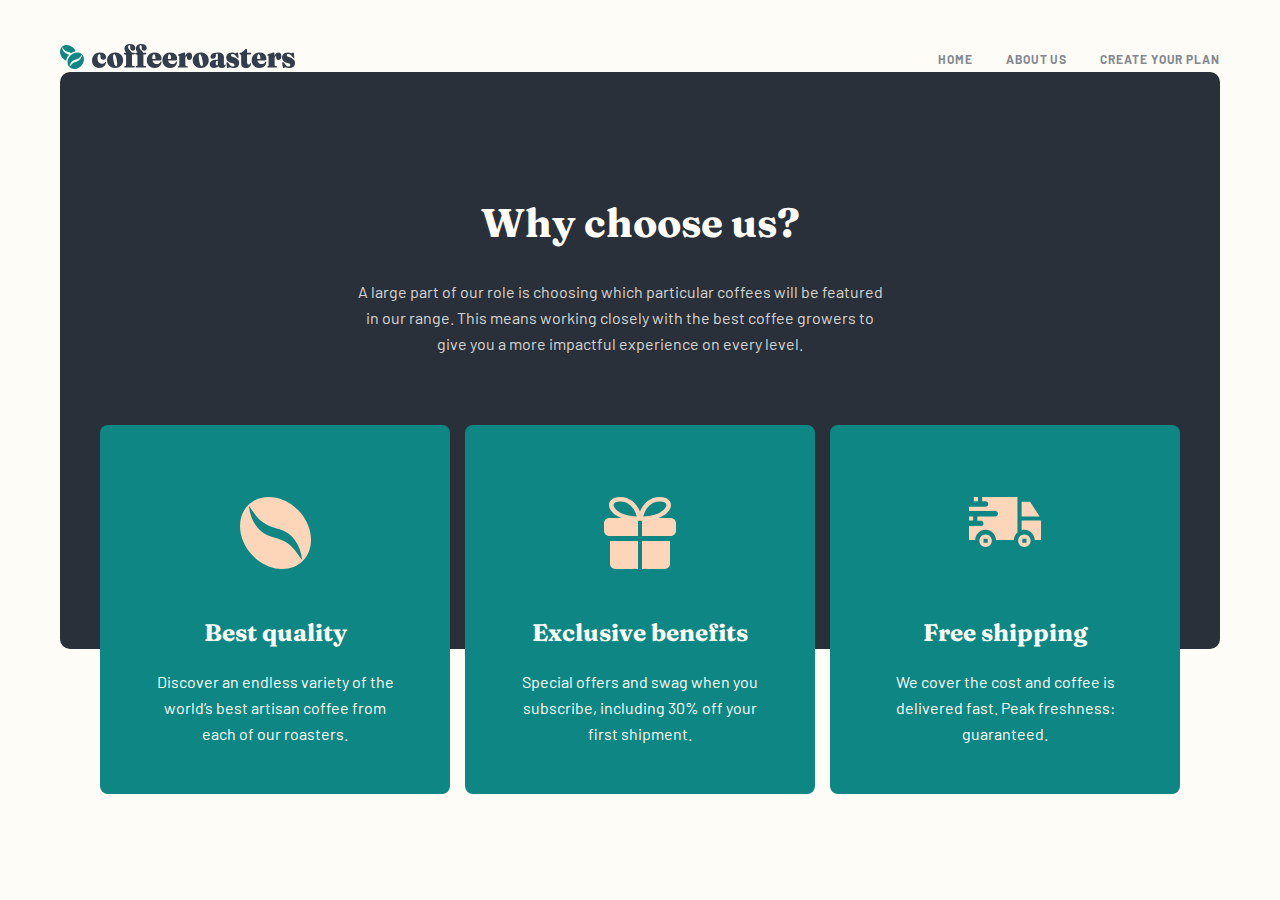
==== commit a3c1c3d7: "Site responsived" ====
--- a/index.html
+++ b/index.html
@@ -11,7 +11,7 @@
         <div class="container">
             <div class="header">
                 <a class="header__logo-link" href="/">
-                    <img src="./images/site-logo.svg" alt="Site logo" width="235" height="25">
+                    <img class="header__logo-img" src="./images/site-logo.svg" alt="Site logo" width="235" height="25">
                 </a>
                 <nav class="header__navbar navbar">
                     <ul class="navbar__list">
@@ -26,12 +26,15 @@
                         </li>
                     </ul>
                 </nav>
+                <button class="hamburger-btn">
+                    <img class="hamburger-btn-img" src="./images/hamburger.svg" alt="Menu img" width="16" height="15">
+                </button>
             </div>
         </div>
     </header>
     
     <main class="site-main">
-        <section class="hero-section">
+        <!-- <section class="hero-section">
             <div class="container">
                 <div class="hero__wrapper">
                     <div class="hero__content hero">
@@ -43,39 +46,47 @@
                     </div>
                 </div>
             </div>
-        </section>
+        </section> -->
         
-        <section class="collection-section">
+        <!-- <section class="collection-section">
             <div class="container">
                 <div class="collection__content">
                     <div class="collection__card-wrapper">
                         <div class="collection__card">
                             <img class="collection__img" src="./images/our-collection-img1.png" srcset="./images/our-collection-img1.png 1x, ./images/our-collection-img1-@2x.png 2x" alt="Food img" width="255" height="193">
-                            <h3 class="collection__title">Gran Espresso</h3>
-                            <p class="collection__text">Light and flavorful blend with cocoa and black pepper for an intense experience.</p>
+                            <div class="card-wrap">
+                                <h3 class="collection__title">Gran Espresso</h3>
+                                <p class="collection__text">Light and flavorful blend with cocoa and black pepper for an intense experience.</p>
+                            </div>
                         </div>
                         
                         <div class="collection__card">
                             <img class="collection__img" src="./images/our-collection-img2.png" srcset="./images/our-collection-img2.png 1x, ./images/our-collection-img2-@2x.png 2x" alt="Food img" width="256" height="193">
-                            <h3 class="collection__title">Planalto</h3>
-                            <p class="collection__text">Brazilian dark roast with rich and velvety body, and hints of fruits and nuts.</p>
+                            <div class="card-wrap">
+                                <h3 class="collection__title">Planalto</h3>
+                                <p class="collection__text">Brazilian dark roast with rich and velvety body, and hints of fruits and nuts.</p>
+                            </div>
                         </div>
                         
                         <div class="collection__card">
                             <img class="collection__img" src="./images/our-collection-img3.png" srcset="./images/our-collection-img3.png 1x, ./images/our-collection-img3-@2x.png 2x" alt="Food img" width="256" height="193">
-                            <h3 class="collection__title">Piccollo</h3>
-                            <p class="collection__text">Mild and smooth blend featuring notes of toasted almond and dried cherry.</p>
+                            <div class="card-wrap">
+                                <h3 class="collection__title">Piccollo</h3>
+                                <p class="collection__text">Mild and smooth blend featuring notes of toasted almond and dried cherry.</p>
+                            </div>
                         </div>
                         
                         <div class="collection__card">
                             <img class="collection__img" src="./images/our-collection-img2.png" srcset="./images/our-collection-img2.png 1x, ./images/our-collection-img2-@2x.png 2x" alt="Food img" width="256" height="193">
-                            <h3 class="collection__title">Danche</h3>
-                            <p class="collection__text">Ethiopian hand-harvested blend densely packed with vibrant fruit notes.</p>
+                            <div class="card-wrap">
+                                <h3 class="collection__title">Danche</h3>
+                                <p class="collection__text">Ethiopian hand-harvested blend densely packed with vibrant fruit notes.</p>
+                            </div>
                         </div>
                     </div>
                 </div>
             </div>
-        </section>
+        </section> -->
         
         <section class="choose-section">
             <div class="container">
@@ -109,7 +120,7 @@
             </div>
         </section>
         
-        <section class="work-section">
+        <!-- <section class="work-section">
             <div class="container">
                 <h3 class="work-title">How it works</h3>
                 <div class="line-wrapper">
@@ -124,7 +135,7 @@
                         </div>
                         <p class="work__card-text">Select from our evolving range of artisan coffees. Our beans are ethically sourced and we pay fair prices for them. There are new coffees in all profiles every month for you to try out.</p>
                     </div>
-
+                    
                     <div class="work__card">
                         <span class="work-circle"></span>
                         <span class="work__card-number">02</span>
@@ -133,7 +144,7 @@
                         </div>
                         <p class="work__card-text">Customize your order frequency, quantity, even your roast style and grind type. Pause, skip or cancel your subscription with no commitment through our online portal.</p>
                     </div>
-
+                    
                     <div class="work__card">
                         <span class="work-circle"></span>
                         <span class="work__card-number">03</span>
@@ -145,10 +156,10 @@
                 </div>
                 <a class="work__link" href="#">Create your plan</a>
             </div>
-        </section>
+        </section> -->
     </main>
-
-    <footer class="site-footer">
+    
+    <!-- <footer class="site-footer">
         <div class="container">
             <div class="footer__content">
                 <img class="footer__logo" src="./images/footer-logo.svg" alt="Cooffee logo" width="236" height="26">
@@ -178,6 +189,6 @@
                 </div>
             </div>
         </div>
-    </footer>
+    </footer> -->
 </body>
 </html>--- a/css/style.css
+++ b/css/style.css
@@ -1 +1 @@
-@font-face{font-family:"Barlow";src:url("../fonts/Barlow-Regular.woff2") format("woff2"),url("../fonts/Barlow-Regular.woff") format("woff");font-weight:normal;font-style:normal;font-display:swap}@font-face{font-family:"Barlow";src:url("../fonts/Barlow-Bold.woff2") format("woff2"),url("../fonts/Barlow-Bold.woff") format("woff");font-weight:bold;font-style:normal;font-display:swap}@font-face{font-family:"Fraunces";src:url("../fonts/Fraunces9pt-Bold.woff2") format("woff2"),url("../fonts/Fraunces9pt-Bold.woff") format("woff");font-weight:bold;font-style:normal;font-display:swap}*{margin:0;padding:0;list-style:none;text-decoration:none;box-sizing:border-box}body{background:#fefcf7;font-family:"Fraunces",serif;font-family:"Barlow",sans-serif}/*! normalize.css v8.0.1 | MIT License | github.com/necolas/normalize.css */html{line-height:1.15;-webkit-text-size-adjust:100%}body{margin:0}main{display:block}h1{font-size:2em;margin:.67em 0}hr{box-sizing:content-box;height:0;overflow:visible}pre{font-family:monospace,monospace;font-size:1em}a{background-color:rgba(0,0,0,0)}abbr[title]{border-bottom:none;text-decoration:underline;-webkit-text-decoration:underline dotted;text-decoration:underline dotted}b,strong{font-weight:bolder}code,kbd,samp{font-family:monospace,monospace;font-size:1em}small{font-size:80%}sub,sup{font-size:75%;line-height:0;position:relative;vertical-align:baseline}sub{bottom:-0.25em}sup{top:-0.5em}img{border-style:none}button,input,optgroup,select,textarea{font-family:inherit;font-size:100%;line-height:1.15;margin:0}button,input{overflow:visible}button,select{text-transform:none}button,[type=button],[type=reset],[type=submit]{-webkit-appearance:button}button::-moz-focus-inner,[type=button]::-moz-focus-inner,[type=reset]::-moz-focus-inner,[type=submit]::-moz-focus-inner{border-style:none;padding:0}button:-moz-focusring,[type=button]:-moz-focusring,[type=reset]:-moz-focusring,[type=submit]:-moz-focusring{outline:1px dotted ButtonText}fieldset{padding:.35em .75em .625em}legend{box-sizing:border-box;color:inherit;display:table;max-width:100%;padding:0;white-space:normal}progress{vertical-align:baseline}textarea{overflow:auto}[type=checkbox],[type=radio]{box-sizing:border-box;padding:0}[type=number]::-webkit-inner-spin-button,[type=number]::-webkit-outer-spin-button{height:auto}[type=search]{-webkit-appearance:textfield;outline-offset:-2px}[type=search]::-webkit-search-decoration{-webkit-appearance:none}::-webkit-file-upload-button{-webkit-appearance:button;font:inherit}details{display:block}summary{display:list-item}template{display:none}[hidden]{display:none}.visually-hidden{position:absolute;width:1px;height:1px;margin:-1px;border:0;padding:0;white-space:nowrap;-webkit-clip-path:inset(100%);clip-path:inset(100%);clip:rect(0 0 0 0);overflow:hidden}.container{width:1200px;margin:0 auto;padding:0 20px}body{background:#fefcf7}.site-header{padding:44px 0 0 0}.header{display:flex;align-items:center;justify-content:space-between}.header__logo-link{display:inline-block}.navbar__list{display:flex;align-items:center}.navbar__item+.navbar__item{margin-left:33px}.navbar__link{color:#83888f;font-size:12px;font-style:normal;font-weight:700;line-height:15px;letter-spacing:.923px;transition:color .5s linear}.navbar__link:hover{color:#000}.hero__wrapper{padding:117px 0 116px 85px;background-image:url("../../images/hero-bg.jpg");background-repeat:no-repeat;background-position:center;background-size:100%}.hero__content{width:493px}.hero__text-wrapper{width:417px}.hero__title{color:#fefcf7;font-family:Fraunces,serif;font-size:72px;font-style:normal;font-weight:900;line-height:72px;margin-bottom:32px}.hero__text{color:#fefcf7;font-size:16px;font-style:normal;font-weight:400;line-height:26px;opacity:.8;margin-bottom:56px}.hero__link{width:217px;padding:15px 2px 16px;border-radius:6px;background:#0e8784;display:inline-block;color:#fefcf7;text-align:center;font-family:Fraunces,serif;font-size:18px;font-style:normal;font-weight:900;line-height:25px;transition:all .5s}.hero__link:hover{border-radius:6px;background:#66d2cf}.collection-section{padding:249px 0 200px 0}.collection__content{position:relative}.collection__content::before{content:"";width:100%;height:196px;background-image:url("../../images/our-collection-bg.svg");background-repeat:no-repeat;position:absolute;top:-130px;z-index:1}.collection__card-wrapper{display:flex;align-items:center;justify-content:space-between;position:relative;z-index:2}.collection__card{width:255px;display:flex;flex-direction:column;align-items:center}.collection__img{margin-bottom:71px}.collection__title{margin-bottom:24px;color:#333d4b;text-align:center;font-family:Fraunces,serif;font-size:24px;font-style:normal;font-weight:900;line-height:32px}.collection__text{color:#333d4b;text-align:center;font-size:16px;font-style:normal;font-weight:400;line-height:26px}.choose-section{padding-bottom:200px}.choose-top{padding:100px 0 0 0;height:577px;background-color:#293039;border-radius:10px}.choose-title{margin-bottom:32px;color:#fefcf7;text-align:center;font-family:Fraunces,serif;font-size:40px;font-style:normal;font-weight:900;line-height:48px}.choose-text-wrapper{width:540px;margin-left:25%}.choose-text{color:#fefcf7;text-align:center;font-size:16px;font-style:normal;font-weight:400;line-height:26px;opacity:.8}.choose-card-wrapper{display:flex;align-items:center;justify-content:center;position:relative;top:-40px}.choose__card{width:350px;padding:72px 48px 47px 48px;border-radius:8px;background:#0e8784;position:absolute}.choose__card::before{content:"";width:71px;height:72px;background-image:url("../../images/choose-img1.svg");background-repeat:no-repeat;position:absolute;background-size:100%;top:72px;left:0;right:0;margin:auto}.choose__card+.choose__card{margin-left:30px}.choose__card:nth-child(1){left:40px}.choose__card:nth-child(2){right:0;left:0;margin:auto}.choose__card:nth-child(2)::before{width:72px;height:72px;background-image:url("../../images/choose-img2.svg");background-repeat:no-repeat}.choose__card:nth-child(3){right:40px}.choose__card:nth-child(3)::before{width:72px;height:60px;background-image:url("../../images/choose-img3.svg");background-repeat:no-repeat}.choose__card-title{margin-top:120px;margin-bottom:20px;color:#fefcf7;text-align:center;font-family:Fraunces,serif;font-size:24px;font-style:normal;font-weight:900;line-height:32px}.choose__card-text{color:#fefcf7;text-align:center;font-size:16px;font-style:normal;font-weight:400;line-height:26px}.work-section{padding:100px 0 200px 0}.work-title{margin-bottom:80px;color:#83888f;font-family:Fraunces,serif;font-size:24px;font-style:normal;font-weight:900;line-height:32px}.work-circle{background-color:#fefcf7;stroke-width:2px;stroke:#0e8784;margin-bottom:67px;width:31px;height:31px;border:2px solid #0e8784;border-radius:50%;display:inline-block;position:relative;z-index:2}.work-card-wrapper{margin-bottom:61px;display:flex;align-items:center;justify-content:space-between}.work__line{width:77%;border:2px solid #fdd6ba;display:inline-block;position:absolute;bottom:-21px;position:relative;z-index:1}.work__card{width:285px;display:flex;flex-direction:column}.work__card-number{margin-bottom:38px;color:#fdd6ba;font-family:Fraunces,serif;font-size:72px;font-style:normal;font-weight:900;line-height:72px}.strong-wrapper{width:255px;margin-bottom:42px}.work__card-title{color:#333d4b;font-family:Fraunces,serif;font-size:32px;font-style:normal;font-weight:900;line-height:36px}.work__card-text{color:#333d4b;font-size:16px;font-style:normal;font-weight:400;line-height:26px}.work__link{padding:15px 31px;display:inline-block;color:#fefcf7;text-align:center;font-family:Fraunces,serif;font-size:18px;font-style:normal;font-weight:900;line-height:25px;border-radius:6px;background:#0e8784;transition:background-color .4s linear}.work__link:hover{background-color:#66d2cf}.site-footer{padding:47px 0;background-color:#2c343e}.footer__content{display:flex;align-items:center;justify-content:space-between}.footer__logo{display:inline-block}.footer__list{display:flex;align-items:center}.footer__item+.footer__item{margin-left:33px}.footer__link{color:#83888f;font-size:12px;font-style:normal;font-weight:700;line-height:15px;letter-spacing:.923px;transition:color .4s linear}.footer__link:hover{color:#fff}.footer__social{display:flex;align-items:center}.footer__social-link+.footer__social-link{margin-left:15px}.link-hover:hover{color:#7fffd4}/*# sourceMappingURL=style.css.map */+@font-face{font-family:"Barlow";src:url("../fonts/Barlow-Regular.woff2") format("woff2"),url("../fonts/Barlow-Regular.woff") format("woff");font-weight:normal;font-style:normal;font-display:swap}@font-face{font-family:"Barlow";src:url("../fonts/Barlow-Bold.woff2") format("woff2"),url("../fonts/Barlow-Bold.woff") format("woff");font-weight:bold;font-style:normal;font-display:swap}@font-face{font-family:"Fraunces";src:url("../fonts/Fraunces9pt-Bold.woff2") format("woff2"),url("../fonts/Fraunces9pt-Bold.woff") format("woff");font-weight:bold;font-style:normal;font-display:swap}*{margin:0;padding:0;list-style:none;text-decoration:none;box-sizing:border-box}body{background:#fefcf7;font-family:"Fraunces",serif;font-family:"Barlow",sans-serif}/*! normalize.css v8.0.1 | MIT License | github.com/necolas/normalize.css */html{line-height:1.15;-webkit-text-size-adjust:100%}body{margin:0}main{display:block}h1{font-size:2em;margin:.67em 0}hr{box-sizing:content-box;height:0;overflow:visible}pre{font-family:monospace,monospace;font-size:1em}a{background-color:rgba(0,0,0,0)}abbr[title]{border-bottom:none;text-decoration:underline;-webkit-text-decoration:underline dotted;text-decoration:underline dotted}b,strong{font-weight:bolder}code,kbd,samp{font-family:monospace,monospace;font-size:1em}small{font-size:80%}sub,sup{font-size:75%;line-height:0;position:relative;vertical-align:baseline}sub{bottom:-0.25em}sup{top:-0.5em}img{border-style:none}button,input,optgroup,select,textarea{font-family:inherit;font-size:100%;line-height:1.15;margin:0}button,input{overflow:visible}button,select{text-transform:none}button,[type=button],[type=reset],[type=submit]{-webkit-appearance:button}button::-moz-focus-inner,[type=button]::-moz-focus-inner,[type=reset]::-moz-focus-inner,[type=submit]::-moz-focus-inner{border-style:none;padding:0}button:-moz-focusring,[type=button]:-moz-focusring,[type=reset]:-moz-focusring,[type=submit]:-moz-focusring{outline:1px dotted ButtonText}fieldset{padding:.35em .75em .625em}legend{box-sizing:border-box;color:inherit;display:table;max-width:100%;padding:0;white-space:normal}progress{vertical-align:baseline}textarea{overflow:auto}[type=checkbox],[type=radio]{box-sizing:border-box;padding:0}[type=number]::-webkit-inner-spin-button,[type=number]::-webkit-outer-spin-button{height:auto}[type=search]{-webkit-appearance:textfield;outline-offset:-2px}[type=search]::-webkit-search-decoration{-webkit-appearance:none}::-webkit-file-upload-button{-webkit-appearance:button;font:inherit}details{display:block}summary{display:list-item}template{display:none}[hidden]{display:none}.visually-hidden{position:absolute;width:1px;height:1px;margin:-1px;border:0;padding:0;white-space:nowrap;-webkit-clip-path:inset(100%);clip-path:inset(100%);clip:rect(0 0 0 0);overflow:hidden}.container{max-width:1200px;margin:0 auto;padding:0 20px}body{background-color:#fefcf7}.site-header{padding:44px 0 0 0}.header{display:flex;align-items:center;justify-content:space-between}.header__logo-link{display:inline-block}.navbar__list{display:flex;align-items:center}.navbar__item+.navbar__item{margin-left:33px}.navbar__link{color:#83888f;font-size:12px;font-style:normal;font-weight:700;line-height:15px;letter-spacing:.923px;transition:color .5s linear}.navbar__link:hover{color:#000}.hamburger-btn{background-color:none;border:none;display:none}@media only screen and (max-width: 1010px){.site-header{padding:20px 0 55px}}@media only screen and (max-width: 770px){.site-header{width:100%}}@media only screen and (max-width: 600px){.site-header{padding:32px 0 40px}.header__logo-img{width:163px;height:18px}.header__navbar{display:none}.hamburger-btn{display:block}}.hero__wrapper{padding:117px 0 116px 85px;background-image:url("../images/hero-bg.jpg");background-repeat:no-repeat;background-position:center;background-size:100%}.hero__content{width:493px}.hero__text-wrapper{width:417px}.hero__title{color:#fefcf7;font-family:Fraunces,serif;font-size:72px;font-style:normal;font-weight:900;line-height:72px;margin-bottom:32px}.hero__text{color:#fefcf7;font-size:16px;font-style:normal;font-weight:400;line-height:26px;opacity:.8;margin-bottom:56px}.hero__link{width:217px;padding:15px 2px 16px;border-radius:6px;background:#0e8784;display:inline-block;color:#fefcf7;text-align:center;font-family:Fraunces,serif;font-size:18px;font-style:normal;font-weight:900;line-height:25px;transition:all .5s}.hero__link:hover{border-radius:6px;background:#66d2cf}@media only screen and (max-width: 1010px){.hero__wrapper{padding:54px 0 100px 80px;background-image:url("../images/tablet-hero-bg.jpg");background-position:top right;background-size:100%}.hero__content{width:40%}.hero__title{color:#fefcf7;font-weight:900;font-size:48px;line-height:48px;font-style:normal;margin-bottom:24px}.hero__text{color:#fefcf7;font-weight:400;font-size:15px;line-height:25px;font-style:normal;margin-bottom:40px}}@media only screen and (max-width: 858px){.hero__wrapper{padding:20px 0 60px 50px}.hero__content{width:55%}}@media only screen and (max-width: 669px){.hero__wrapper{padding:100px 24px;background-image:url("../images/mobile-hero-bg.jpg");background-position:top right;background-size:100%;border-radius:10px}.hero__content{width:100%;display:flex;flex-direction:column;align-items:center}.hero__title{color:#fefcf7;font-weight:900;font-size:40px;line-height:40px;font-style:normal;text-align:center}.hero__text-wrapper{width:100%}.hero__text{text-align:center;margin-bottom:39px}}@media only screen and (max-width: 368px){.hero__wrapper{padding:20px 15px 40px}}.collection-section{padding:249px 0 200px 0}.collection__content{position:relative}.collection__content::before{content:"";width:1111px;height:196px;background-image:url("../images/our-collection-bg.svg");background-repeat:no-repeat;position:absolute;top:-130px;z-index:1}.collection__card-wrapper{display:flex;align-items:center;justify-content:space-between;position:relative;z-index:2}.collection__card{width:255px;display:flex;flex-direction:column;align-items:center}.collection__img{margin-bottom:71px}.collection__title{margin-bottom:24px;color:#333d4b;text-align:center;font-family:Fraunces,serif;font-size:24px;font-style:normal;font-weight:900;line-height:32px}.collection__text{color:#333d4b;text-align:center;font-size:16px;font-style:normal;font-weight:400;line-height:26px}@media only screen and (max-width: 1111px){.collection-section{padding:230px 0 180px}.collection__content::before{width:100%;height:118px;background-image:url("../images/our-collection-bg2-tablet.svg");background-position:center;background-size:auto}.collection__card-wrapper{flex-direction:column}.collection__card{width:100%;flex-direction:row;justify-content:center;align-items:center}.collection__card+.collection__card{margin-top:47px}.collection__img{margin-bottom:0}.card-wrap{width:282px}.collection__title{text-align:left}.collection__text{text-align:left}}@media only screen and (max-width: 481px){.collection-section{padding:205px 0 120px}.collection__card{flex-direction:column;justify-content:center}.collection__img{margin-bottom:24px}.collection__title{margin-bottom:16px;text-align:center}.collection__text{text-align:center}}.choose-section{padding-bottom:200px}.choose-top{padding:100px 0 0 0;height:577px;background-color:#293039;border-radius:10px}.choose-title{margin-bottom:32px;color:#fefcf7;text-align:center;font-family:Fraunces,serif;font-size:40px;font-style:normal;font-weight:900;line-height:48px}.choose-text-wrapper{width:540px;margin-left:25%}.choose-text{color:#fefcf7;text-align:center;font-size:16px;font-style:normal;font-weight:400;line-height:26px;opacity:.8}.choose-card-wrapper{display:flex;align-items:center;justify-content:center;position:relative;top:-40px}.choose__card{width:350px;padding:72px 48px 47px 48px;border-radius:8px;background:#0e8784;position:absolute}.choose__card::before{content:"";width:71px;height:72px;background-image:url("../../images/choose-img1.svg");background-repeat:no-repeat;position:absolute;background-size:100%;top:72px;left:0;right:0;margin:auto}.choose__card+.choose__card{margin-left:30px}.choose__card:nth-child(1){left:40px}.choose__card:nth-child(2){right:0;left:0;margin:auto}.choose__card:nth-child(2)::before{width:72px;height:72px;background-image:url("../../images/choose-img2.svg");background-repeat:no-repeat}.choose__card:nth-child(3){right:40px}.choose__card:nth-child(3)::before{width:72px;height:60px;background-image:url("../../images/choose-img3.svg");background-repeat:no-repeat}.choose__card-title{margin-top:120px;margin-bottom:20px;color:#fefcf7;text-align:center;font-family:Fraunces,serif;font-size:24px;font-style:normal;font-weight:900;line-height:32px}.choose__card-text{color:#fefcf7;text-align:center;font-size:16px;font-style:normal;font-weight:400;line-height:26px}.work-section{padding:100px 0 200px 0}.work-title{margin-bottom:80px;color:#83888f;font-family:Fraunces,serif;font-size:24px;font-style:normal;font-weight:900;line-height:32px}.work-circle{background-color:#fefcf7;stroke-width:2px;stroke:#0e8784;margin-bottom:67px;width:31px;height:31px;border:2px solid #0e8784;border-radius:50%;display:inline-block;position:relative;z-index:2}.work-card-wrapper{margin-bottom:61px;display:flex;align-items:center;justify-content:space-between}.work__line{width:77%;border:2px solid #fdd6ba;display:inline-block;position:absolute;bottom:-21px;position:relative;z-index:1}.work__card{width:285px;display:flex;flex-direction:column}.work__card-number{margin-bottom:38px;color:#fdd6ba;font-family:Fraunces,serif;font-size:72px;font-style:normal;font-weight:900;line-height:72px}.strong-wrapper{width:255px;margin-bottom:42px}.work__card-title{color:#333d4b;font-family:Fraunces,serif;font-size:32px;font-style:normal;font-weight:900;line-height:36px}.work__card-text{color:#333d4b;font-size:16px;font-style:normal;font-weight:400;line-height:26px}.work__link{padding:15px 31px;display:inline-block;color:#fefcf7;text-align:center;font-family:Fraunces,serif;font-size:18px;font-style:normal;font-weight:900;line-height:25px;border-radius:6px;background:#0e8784;transition:background-color .4s linear}.work__link:hover{background-color:#66d2cf}.site-footer{padding:47px 0;background-color:#2c343e}.footer__content{display:flex;align-items:center;justify-content:space-between}.footer__logo{display:inline-block}.footer__list{display:flex;align-items:center}.footer__item+.footer__item{margin-left:33px}.footer__link{color:#83888f;font-size:12px;font-style:normal;font-weight:700;line-height:15px;letter-spacing:.923px;transition:color .4s linear}.footer__link:hover{color:#fff}.footer__social{display:flex;align-items:center}.footer__social-link+.footer__social-link{margin-left:15px}.link-hover:hover{color:#7fffd4}/*# sourceMappingURL=style.css.map */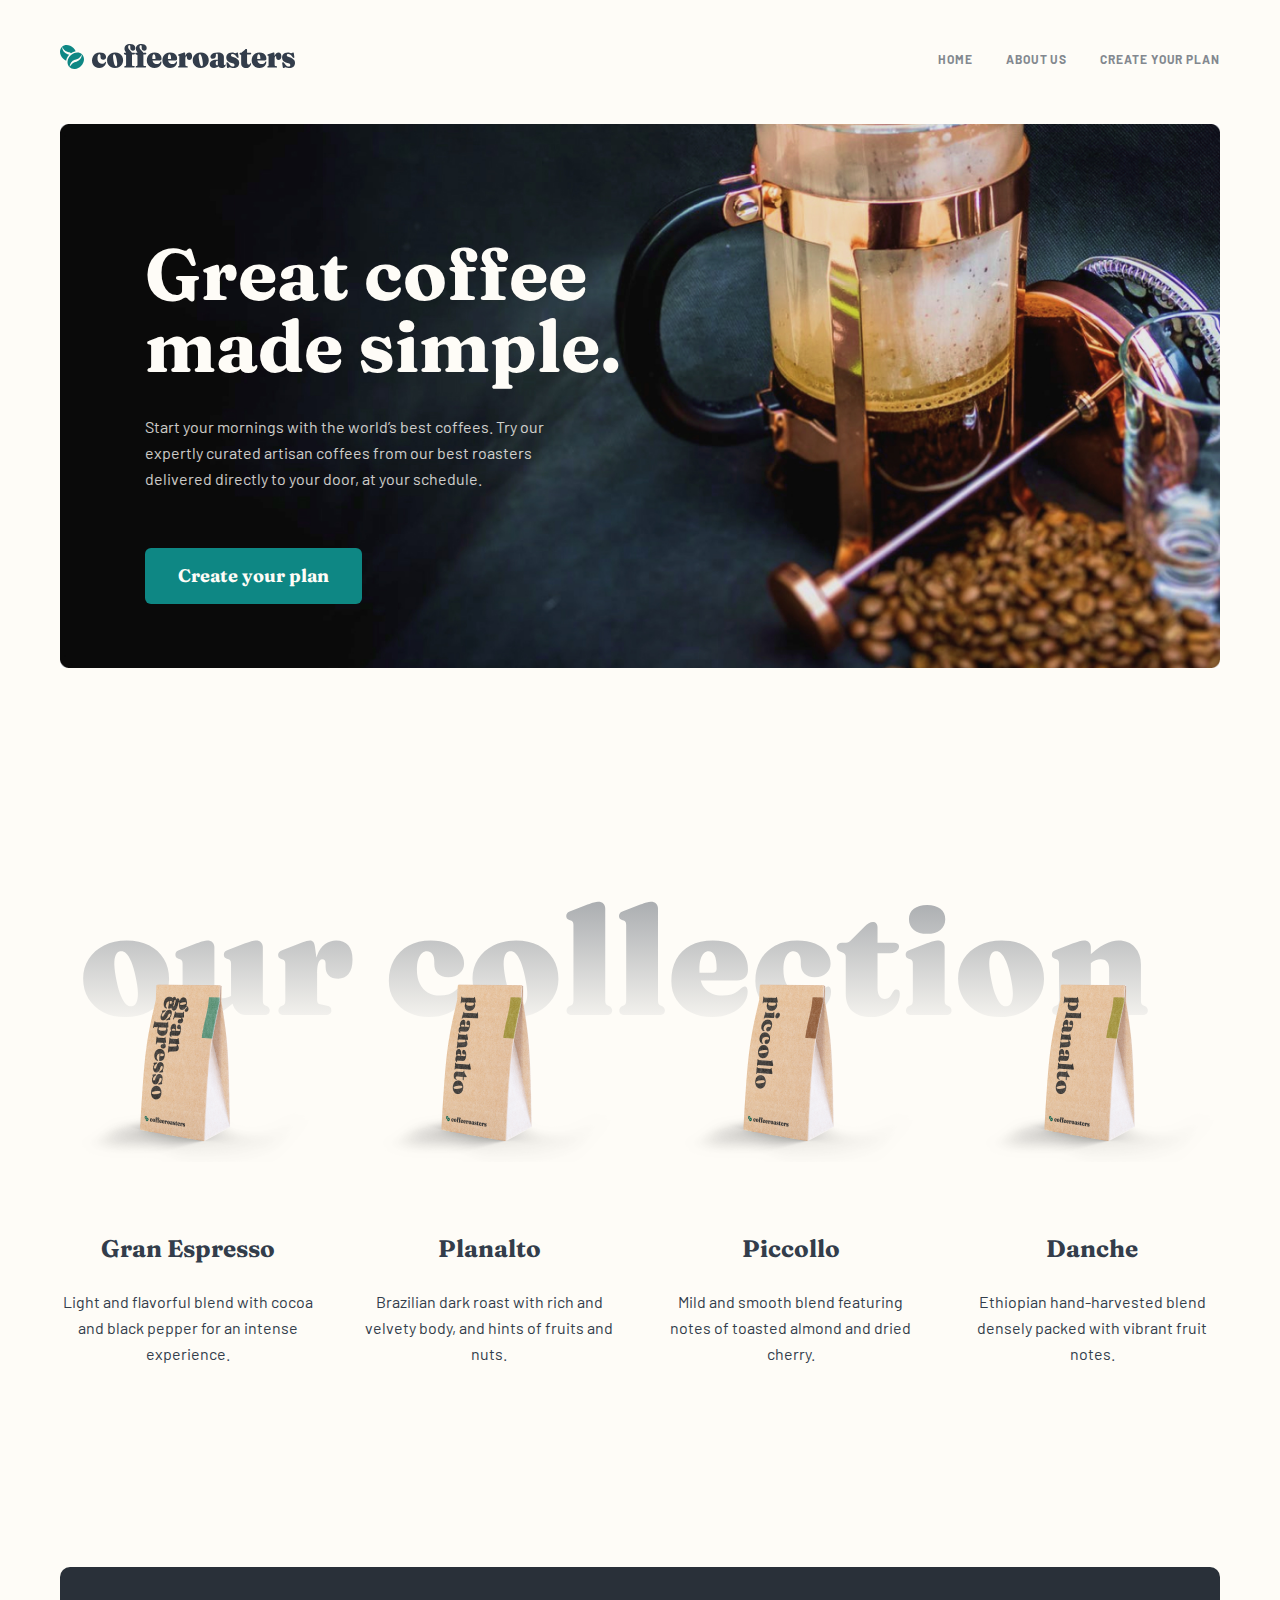
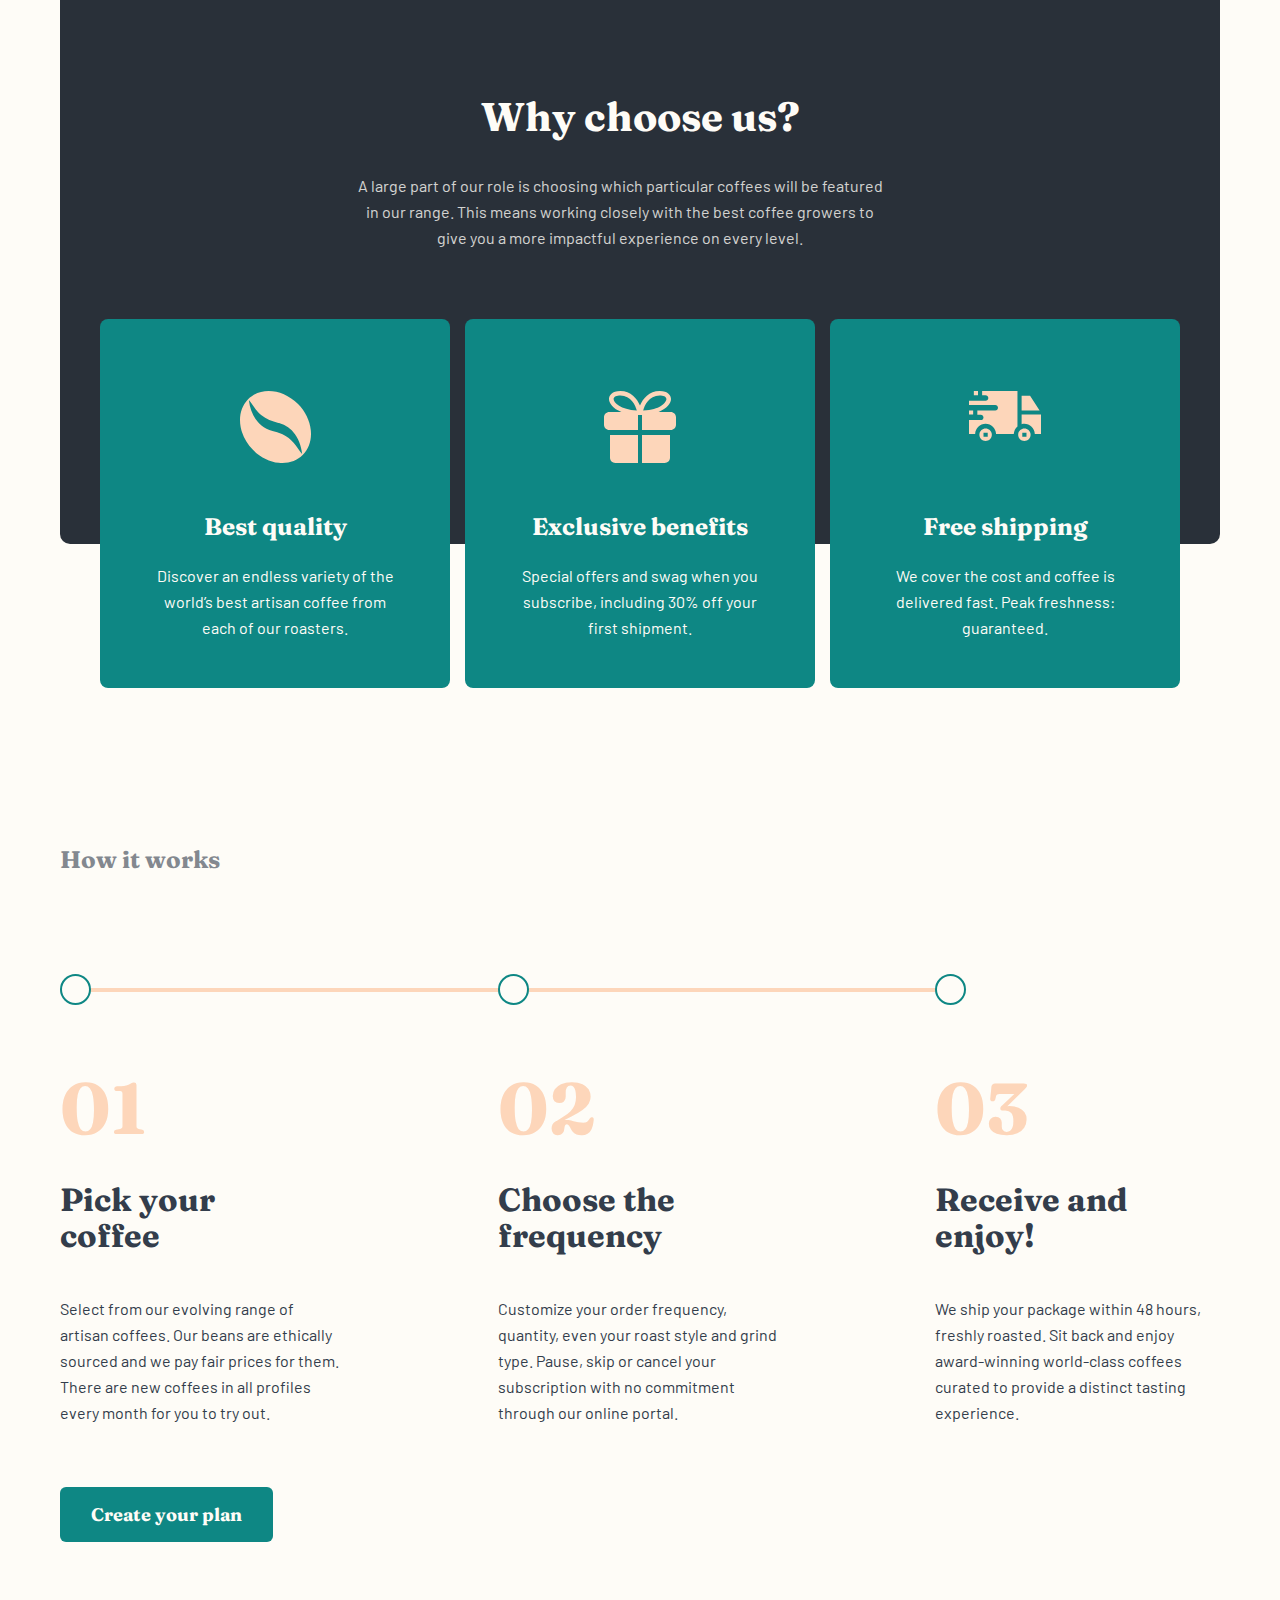
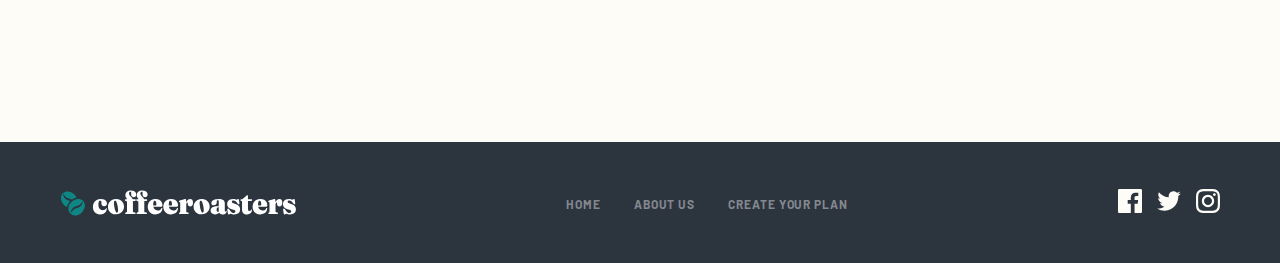
==== commit fde3d2ca: "Site updated" ====
--- a/index.html
+++ b/index.html
@@ -34,7 +34,7 @@
     </header>
     
     <main class="site-main">
-        <!-- <section class="hero-section">
+        <section class="hero-section">
             <div class="container">
                 <div class="hero__wrapper">
                     <div class="hero__content hero">
@@ -46,9 +46,9 @@
                     </div>
                 </div>
             </div>
-        </section> -->
+        </section>
         
-        <!-- <section class="collection-section">
+        <section class="collection-section">
             <div class="container">
                 <div class="collection__content">
                     <div class="collection__card-wrapper">
@@ -86,7 +86,7 @@
                     </div>
                 </div>
             </div>
-        </section> -->
+        </section>
         
         <section class="choose-section">
             <div class="container">
@@ -120,7 +120,7 @@
             </div>
         </section>
         
-        <!-- <section class="work-section">
+        <section class="work-section">
             <div class="container">
                 <h3 class="work-title">How it works</h3>
                 <div class="line-wrapper">
@@ -156,10 +156,10 @@
                 </div>
                 <a class="work__link" href="#">Create your plan</a>
             </div>
-        </section> -->
+        </section>
     </main>
     
-    <!-- <footer class="site-footer">
+    <footer class="site-footer">
         <div class="container">
             <div class="footer__content">
                 <img class="footer__logo" src="./images/footer-logo.svg" alt="Cooffee logo" width="236" height="26">
@@ -189,6 +189,6 @@
                 </div>
             </div>
         </div>
-    </footer> -->
+    </footer>
 </body>
 </html>